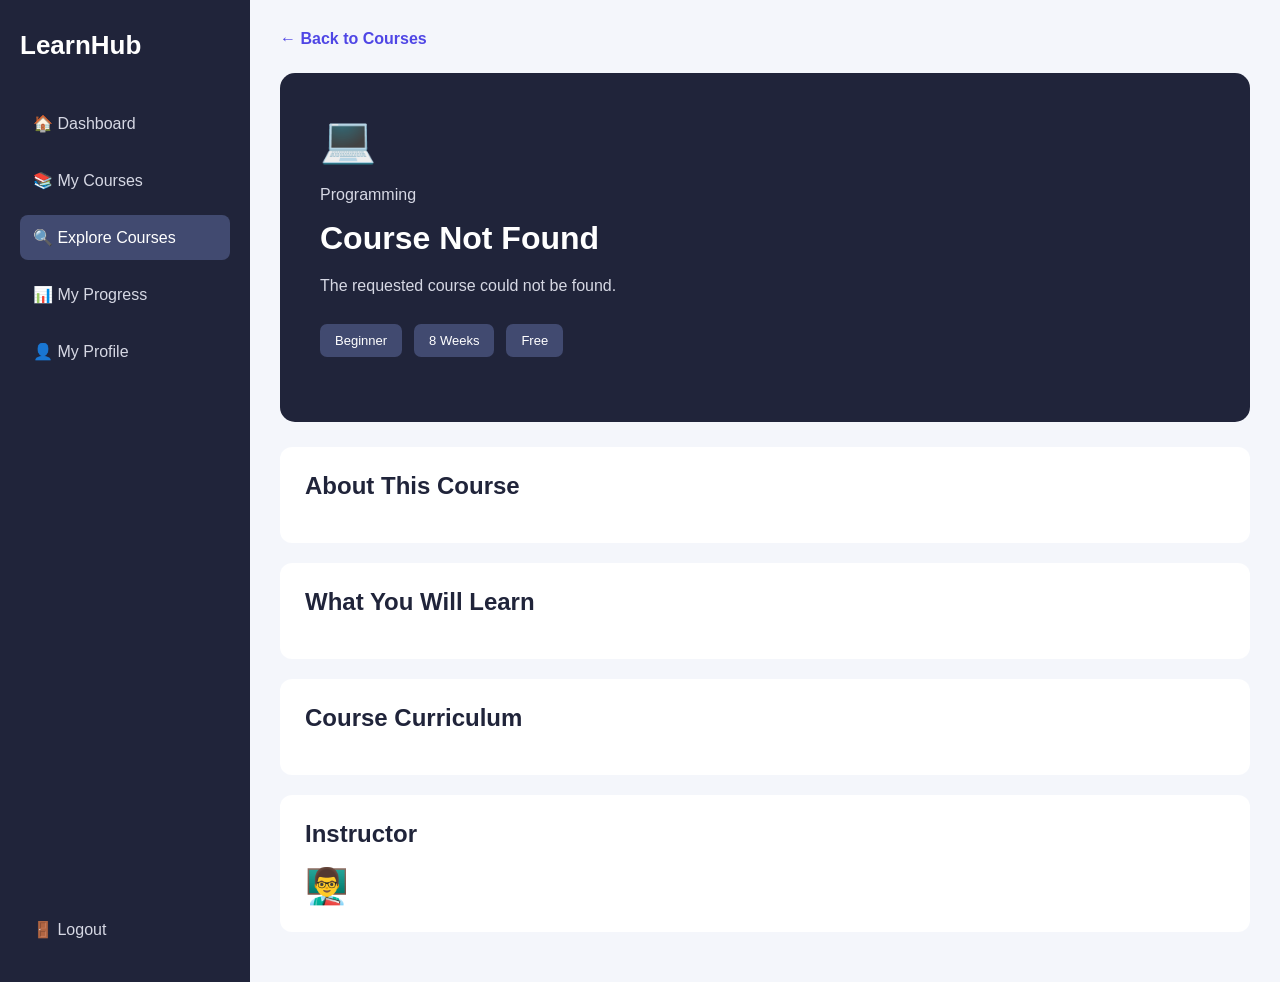
==== course-details.html @ 3390622c "Initial commit: LMS frontend project" ====
<!DOCTYPE html>
<html lang="en">

<head>
    <meta charset="UTF-8">
    <meta name="viewport" content="width=device-width, initial-scale=1.0">

    <title>LMS | Course Details</title>

    <link rel="stylesheet" href="css/style.css">
</head>

<body>

    <div class="dashboard">

        <!-- Sidebar -->
        <aside class="sidebar">

            <h2 class="logo">LearnHub</h2>

            <nav>
                <a href="index.html">🏠 Dashboard</a>
                <a href="index.html">📚 My Courses</a>
                <a href="courses.html" class="active">🔍 Explore Courses</a>
                <a href="#">📊 My Progress</a>
                <a href="#">👤 My Profile</a>
            </nav>

            <a href="#" class="logout">🚪 Logout</a>

        </aside>


        <!-- Main Content -->
        <main class="main-content">

            <a href="courses.html" class="back-link">
                ← Back to Courses
            </a>

            <!-- Course Information -->
            <section class="course-detail-hero">

                <span id="detailIcon">💻</span>

                <p id="detailCategory">Programming</p>

                <h1 id="detailTitle">Web Development</h1>

                <p id="detailDescription">
                    Learn modern web development.
                </p>

                <div class="course-meta">
                    <span id="detailLevel">Beginner</span>
                    <span id="detailDuration">8 Weeks</span>
                    <span id="detailPrice">Free</span>
                </div>

                <button id="enrollButton">
                    Enroll Now
                </button>

                <p id="enrollMessage" hidden></p>

            </section>


            <!-- Course Overview -->
            <section class="detail-section">

                <h2>About This Course</h2>

                <p id="detailAbout"></p>

            </section>


            <!-- Learning Objectives -->
            <section class="detail-section">

                <h2>What You Will Learn</h2>

                <ul id="learningObjectives"></ul>

            </section>


            <!-- Course Curriculum -->
            <section class="detail-section">

                <h2>Course Curriculum</h2>

                <div id="courseCurriculum"></div>

            </section>


            <!-- Instructor -->
            <section class="detail-section">

                <h2>Instructor</h2>

                <div class="instructor-card">

                    <span>👨‍🏫</span>

                    <div>
                        <h3 id="instructorName"></h3>
                        <p id="instructorRole"></p>
                    </div>

                </div>

            </section>

        </main>

    </div>

    <script src="js/script.js"></script>

</body>
</html>
---- css/style.css ----
/* General Settings */
* {
    margin: 0;
    padding: 0;
    box-sizing: border-box;
}

body {
    font-family: Arial, sans-serif;
    background: #f4f6fb;
    color: #20243a;
}

/* Dashboard Layout */
.dashboard {
    display: flex;
    min-height: 100vh;
}

/* Sidebar */
.sidebar {
    width: 250px;
    background: #20243a;
    color: white;
    padding: 30px 20px;
    display: flex;
    flex-direction: column;
}

.logo {
    font-size: 26px;
    margin-bottom: 40px;
}

.sidebar nav {
    display: flex;
    flex-direction: column;
    gap: 12px;
}

.sidebar a {
    color: #d6d8e4;
    text-decoration: none;
    padding: 13px;
    border-radius: 8px;
}

.sidebar a:hover,
.sidebar a.active {
    background: #414a70;
    color: white;
}

.logout {
    margin-top: auto;
}

/* Main Content */
.main-content {
    flex: 1;
    padding: 30px;
    min-width: 0;
}

/* Header */

/* Improved Header */

.header-left {
    display: flex;
    align-items: center;
    gap: 25px;
    flex-wrap: wrap;
}

.header-left input {
    width: 280px;
    padding: 12px 15px;
    border: 1px solid #e0e0e0;
    border-radius: 8px;
    outline: none;
    font-size: 14px;
}

.header-left input:focus {
    border-color: #4f46e5;
}

.student-profile {
    cursor: pointer;
}


/* Welcome Section */
.welcome {
    background: #4f46e5;
    color: white;
    padding: 30px;
    border-radius: 15px;
    margin-bottom: 25px;
}

.welcome p {
    margin-top: 12px;
    line-height: 1.6;
}

/* Statistics */
.stats {
    display: grid;
    grid-template-columns: repeat(3, 1fr);
    gap: 20px;
    margin-bottom: 35px;
}

.stat-card {
    background: white;
    padding: 25px;
    border-radius: 12px;
    box-shadow: 0 3px 12px rgba(0, 0, 0, 0.04);
}

.stat-card h3 {
    font-size: 15px;
    color: #777;
}

.stat-card h1 {
    font-size: 32px;
    margin: 15px 0;
    color: #4f46e5;
}

.stat-card p {
    font-size: 13px;
    color: #888;
}

/* Courses */
.section-heading {
    display: flex;
    justify-content: space-between;
    margin-bottom: 20px;
}

.section-heading a {
    color: #4f46e5;
    text-decoration: none;
}

.course-grid {
    display: grid;
    grid-template-columns: repeat(3, 1fr);
    gap: 20px;
}

.course-card {
    background: white;
    padding: 22px;
    border-radius: 12px;
    box-shadow: 0 3px 12px rgba(0, 0, 0, 0.04);
}

.course-icon {
    font-size: 32px;
}

.course-card h3 {
    margin: 15px 0 10px;
}

.course-card p {
    color: #777;
    font-size: 14px;
    line-height: 1.5;
}

.progress {
    height: 8px;
    background: #e8e8f0;
    border-radius: 10px;
    margin: 18px 0 8px;
    overflow: hidden;
}

.progress div {
    height: 100%;
    background: #4f46e5;
    border-radius: 10px;
}

.course-card button {
    width: 100%;
    padding: 12px;
    margin-top: 15px;
    border: none;
    border-radius: 7px;
    background: #4f46e5;
    color: white;
    cursor: pointer;
}

.course-card button:hover {
    background: #3730a3;
}

/* Responsive Design */
@media (max-width: 900px) {
    .course-grid {
        grid-template-columns: repeat(2, 1fr);
    }

    .stats {
        grid-template-columns: repeat(2, 1fr);
    }
}

@media (max-width: 600px) {
    .dashboard {
        flex-direction: column;
    }

    .sidebar {
        width: 100%;
    }

    .sidebar nav {
        flex-direction: row;
        flex-wrap: wrap;
    }

    .logout {
        margin-top: 15px;
    }

    .main-content {
        padding: 18px;
    }

    .header {
        align-items: flex-start;
        flex-direction: column;
    }

    .stats,
    .course-grid {
        grid-template-columns: 1fr;
    }
}

/* Explore Courses Page */

.course-controls {
    display: flex;
    gap: 15px;
    margin: 25px 0;
    flex-wrap: wrap;
}

.course-controls input,
.course-controls select {
    padding: 13px 15px;
    border: 1px solid #ddd;
    border-radius: 8px;
    font-size: 14px;
    background: white;
}

.course-controls input {
    flex: 1;
    min-width: 200px;
}

.course-controls select {
    min-width: 180px;
    cursor: pointer;
}

.course-controls input:focus,
.course-controls select:focus {
    outline: none;
    border-color: #4f46e5;
}

.course-level {
    display: inline-block;
    background: #eeeefe;
    color: #4f46e5 !important;
    padding: 5px 10px;
    border-radius: 5px;
    margin-top: 12px;
}

.course-price {
    display: block;
    color: #16a34a;
    margin-top: 15px;
}

.course-card .details-btn {
    margin-top: 15px;
}

#courseCount {
    color: #777;
    font-size: 14px;
}

.no-courses {
    color: #777;
    text-align: center;
    padding: 30px;
}

@media (max-width: 600px) {
    .course-controls {
        flex-direction: column;
    }

    .course-controls input,
    .course-controls select {
        width: 100%;
    }
}

/* Course Details Page */

.back-link {
    display: inline-block;
    margin-bottom: 25px;
    color: #4f46e5;
    text-decoration: none;
    font-weight: bold;
}

.course-detail-hero {
    background: #20243a;
    color: white;
    padding: 40px;
    border-radius: 15px;
    margin-bottom: 25px;
}

#detailIcon {
    font-size: 45px;
}

.course-detail-hero > p {
    margin-top: 15px;
    color: #d6d8e4;
    line-height: 1.7;
}

.course-detail-hero h1 {
    margin-top: 12px;
    font-size: 32px;
}

.course-meta {
    display: flex;
    flex-wrap: wrap;
    gap: 12px;
    margin: 25px 0;
}

.course-meta span {
    background: #414a70;
    padding: 9px 15px;
    border-radius: 7px;
    font-size: 13px;
}

#enrollButton {
    background: #4f46e5;
    color: white;
    border: none;
    padding: 14px 25px;
    border-radius: 8px;
    cursor: pointer;
    font-size: 15px;
}

#enrollButton:hover {
    background: #3730a3;
}

.detail-section {
    background: white;
    padding: 25px;
    margin-bottom: 20px;
    border-radius: 12px;
}

.detail-section h2 {
    margin-bottom: 18px;
}

.detail-section p {
    color: #777;
    line-height: 1.8;
}

#learningObjectives {
    padding-left: 22px;
    line-height: 2.2;
    color: #555;
}

#courseCurriculum {
    display: grid;
    gap: 12px;
}

.curriculum-item {
    padding: 15px;
    background: #f4f6fb;
    border-radius: 8px;
}

.instructor-card {
    display: flex;
    align-items: center;
    gap: 15px;
}

.instructor-card span {
    font-size: 35px;
}

.instructor-card p {
    margin-top: 5px;
}

#enrollMessage {
    margin-top: 15px;
    color: #86efac;
}

@media (max-width: 600px) {
    .course-detail-hero {
        padding: 25px;
    }

    .course-detail-hero h1 {
        font-size: 25px;
    }
}
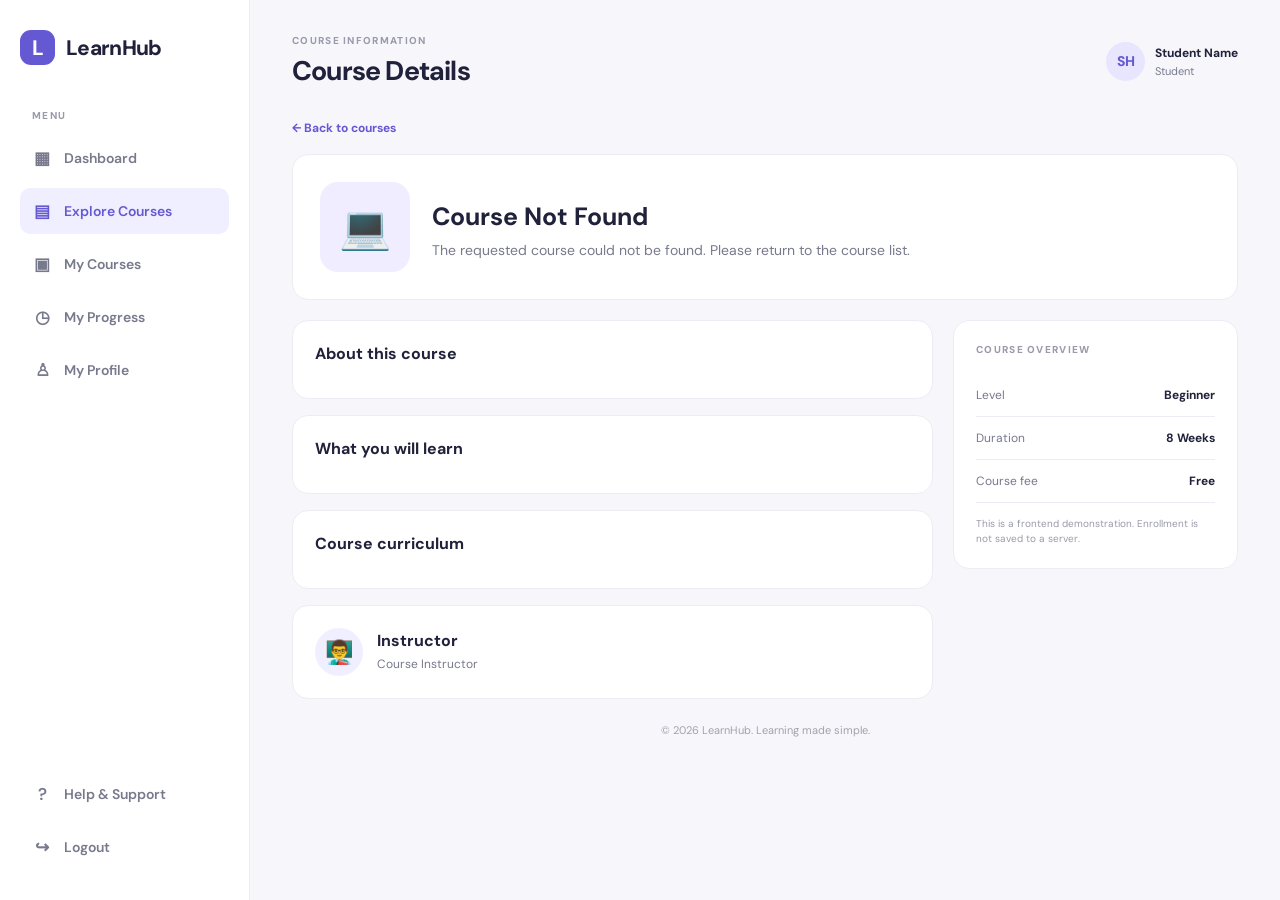
==== commit b9e43b8a: "Update LMS frontend and add README" ====
--- a/course-details.html
+++ b/course-details.html
@@ -1,126 +1,74 @@
-
 <!DOCTYPE html>
 <html lang="en">
-
 <head>
     <meta charset="UTF-8">
     <meta name="viewport" content="width=device-width, initial-scale=1.0">
+    <title>LearnHub | Course Details</title>
+    <link rel="stylesheet" href="css/style.css">
+    <script src="js/script.js" defer></script>
+</head>
+<body>
+<div class="app-layout">
+    <aside class="sidebar">
+        <a class="brand" href="index.html"><span class="brand-icon">L</span> LearnHub</a>
+        <p class="nav-label">MENU</p>
+        <nav class="sidebar-nav">
+            <a class="nav-link" href="index.html"><span>▦</span> Dashboard</a>
+            <a class="nav-link active" href="courses.html"><span>▤</span> Explore Courses</a>
+            <a class="nav-link" href="index.html#my-courses"><span>▣</span> My Courses</a>
+            <a class="nav-link" href="index.html#my-progress"><span>◷</span> My Progress</a>
+            <a class="nav-link" href="index.html#profile"><span>♙</span> My Profile</a>
+        </nav>
+        <div class="sidebar-bottom"><a class="nav-link" href="mailto:support@learnhub.example"><span>?</span> Help & Support</a><a class="nav-link" href="index.html"><span>↪</span> Logout</a></div>
+    </aside>
 
-    <title>LMS | Course Details</title>
+    <main class="main-content">
+        <header class="header">
+            <div class="header-left"><p class="eyebrow">COURSE INFORMATION</p><h1>Course Details</h1></div>
+            <div class="header-right"><div class="student-profile"><div class="avatar">SH</div><div><strong>Student Name</strong><small>Student</small></div></div></div>
+        </header>
 
-    <link rel="stylesheet" href="css/style.css">
-</head>
+        <a class="back-link" href="courses.html">← Back to courses</a>
+        <section class="detail-hero">
+            <div class="detail-icon" id="detailIcon">💻</div>
+            <div class="detail-heading">
+                <span class="tag" id="detailCategory">Programming</span>
+                <h2 id="detailTitle">Loading course...</h2>
+                <p id="detailDescription" class="muted">Please wait while course details load.</p>
+            </div>
+        </section>
 
-<body>
-
-    <div class="dashboard">
-
-        <!-- Sidebar -->
-        <aside class="sidebar">
-
-            <h2 class="logo">LearnHub</h2>
-
-            <nav>
-                <a href="index.html">🏠 Dashboard</a>
-                <a href="index.html">📚 My Courses</a>
-                <a href="courses.html" class="active">🔍 Explore Courses</a>
-                <a href="#">📊 My Progress</a>
-                <a href="#">👤 My Profile</a>
-            </nav>
-
-            <a href="#" class="logout">🚪 Logout</a>
-
-        </aside>
-
-
-        <!-- Main Content -->
-        <main class="main-content">
-
-            <a href="courses.html" class="back-link">
-                ← Back to Courses
-            </a>
-
-            <!-- Course Information -->
-            <section class="course-detail-hero">
-
-                <span id="detailIcon">💻</span>
-
-                <p id="detailCategory">Programming</p>
-
-                <h1 id="detailTitle">Web Development</h1>
-
-                <p id="detailDescription">
-                    Learn modern web development.
-                </p>
-
-                <div class="course-meta">
-                    <span id="detailLevel">Beginner</span>
-                    <span id="detailDuration">8 Weeks</span>
-                    <span id="detailPrice">Free</span>
-                </div>
-
-                <button id="enrollButton">
-                    Enroll Now
-                </button>
-
-                <p id="enrollMessage" hidden></p>
-
-            </section>
-
-
-            <!-- Course Overview -->
-            <section class="detail-section">
-
-                <h2>About This Course</h2>
-
-                <p id="detailAbout"></p>
-
-            </section>
-
-
-            <!-- Learning Objectives -->
-            <section class="detail-section">
-
-                <h2>What You Will Learn</h2>
-
-                <ul id="learningObjectives"></ul>
-
-            </section>
-
-
-            <!-- Course Curriculum -->
-            <section class="detail-section">
-
-                <h2>Course Curriculum</h2>
-
-                <div id="courseCurriculum"></div>
-
-            </section>
-
-
-            <!-- Instructor -->
-            <section class="detail-section">
-
-                <h2>Instructor</h2>
-
-                <div class="instructor-card">
-
-                    <span>👨‍🏫</span>
-
-                    <div>
-                        <h3 id="instructorName"></h3>
-                        <p id="instructorRole"></p>
-                    </div>
-
-                </div>
-
-            </section>
-
-        </main>
-
-    </div>
-
-    <script src="js/script.js"></script>
-
+        <section class="detail-layout">
+            <div class="detail-main">
+                <article class="content-panel">
+                    <h3>About this course</h3>
+                    <p id="detailAbout" class="muted"></p>
+                </article>
+                <article class="content-panel">
+                    <h3>What you will learn</h3>
+                    <ul id="learningObjectives" class="objective-list"></ul>
+                </article>
+                <article class="content-panel">
+                    <h3>Course curriculum</h3>
+                    <div id="courseCurriculum" class="curriculum-list"></div>
+                </article>
+                <article class="content-panel instructor-panel">
+                    <div class="instructor-avatar">👨‍🏫</div>
+                    <div><h3 id="instructorName">Instructor</h3><p id="instructorRole" class="muted">Course Instructor</p></div>
+                </article>
+            </div>
+            <aside class="enroll-panel">
+                <p class="eyebrow">COURSE OVERVIEW</p>
+                <div class="overview-row"><span>Level</span><strong id="detailLevel">Beginner</strong></div>
+                <div class="overview-row"><span>Duration</span><strong id="detailDuration">8 Weeks</strong></div>
+                <div class="overview-row"><span>Course fee</span><strong id="detailPrice">Free</strong></div>
+                <button class="btn btn-primary btn-full" id="enrollButton" type="button">Enroll Now</button>
+                <p id="enrollMessage" class="success-message" hidden></p>
+                <p class="small-note">This is a frontend demonstration. Enrollment is not saved to a server.</p>
+            </aside>
+        </section>
+        <footer class="site-footer">© 2026 LearnHub. Learning made simple.</footer>
+    </main>
+</div>
 </body>
 </html>
--- a/css/style.css
+++ b/css/style.css
@@ -1,449 +1,239 @@
-
-/* General Settings */
-* {
+/* =================================
+   LEARNHUB - GLOBAL STYLES
+================================= */
+@import url('https://fonts.googleapis.com/css2?family=DM+Sans:wght@400;500;600;700;800&display=swap');
+
+:root {
+    --primary: #6558d3;
+    --primary-dark: #5145bd;
+    --ink: #20213a;
+    --muted: #77798c;
+    --line: #ececf3;
+    --surface: #ffffff;
+    --background: #f7f7fb;
+    --radius: 16px;
+    --shadow: 0 8px 28px rgba(31, 32, 61, 0.06);
+}
+* { box-sizing: border-box; }
+html { scroll-behavior: smooth; }
+body {
     margin: 0;
-    padding: 0;
-    box-sizing: border-box;
-}
-
-body {
-    font-family: Arial, sans-serif;
-    background: #f4f6fb;
-    color: #20243a;
-}
-
-/* Dashboard Layout */
-.dashboard {
-    display: flex;
-    min-height: 100vh;
-}
-
-/* Sidebar */
+    font-family: 'DM Sans', Arial, sans-serif;
+    color: var(--ink);
+    background: var(--background);
+    font-size: 14px;
+}
+a { color: inherit; text-decoration: none; }
+button, input, select { font: inherit; }
+button, a { -webkit-tap-highlight-color: transparent; }
+[hidden] { display: none !important; }
+
+.app-layout { min-height: 100vh; }
 .sidebar {
     width: 250px;
-    background: #20243a;
-    color: white;
-    padding: 30px 20px;
+    position: fixed;
+    inset: 0 auto 0 0;
     display: flex;
     flex-direction: column;
-}
-
-.logo {
-    font-size: 26px;
-    margin-bottom: 40px;
-}
-
-.sidebar nav {
-    display: flex;
-    flex-direction: column;
-    gap: 12px;
-}
-
-.sidebar a {
-    color: #d6d8e4;
-    text-decoration: none;
-    padding: 13px;
-    border-radius: 8px;
-}
-
-.sidebar a:hover,
-.sidebar a.active {
-    background: #414a70;
-    color: white;
-}
-
-.logout {
-    margin-top: auto;
-}
-
-/* Main Content */
-.main-content {
-    flex: 1;
-    padding: 30px;
-    min-width: 0;
-}
-
-/* Header */
-
-/* Improved Header */
-
-.header-left {
-    display: flex;
-    align-items: center;
-    gap: 25px;
-    flex-wrap: wrap;
-}
-
-.header-left input {
-    width: 280px;
-    padding: 12px 15px;
-    border: 1px solid #e0e0e0;
-    border-radius: 8px;
-    outline: none;
-    font-size: 14px;
-}
-
-.header-left input:focus {
-    border-color: #4f46e5;
-}
-
-.student-profile {
-    cursor: pointer;
-}
-
-
-/* Welcome Section */
-.welcome {
-    background: #4f46e5;
-    color: white;
-    padding: 30px;
-    border-radius: 15px;
-    margin-bottom: 25px;
-}
-
-.welcome p {
-    margin-top: 12px;
-    line-height: 1.6;
-}
-
-/* Statistics */
-.stats {
-    display: grid;
-    grid-template-columns: repeat(3, 1fr);
-    gap: 20px;
-    margin-bottom: 35px;
-}
-
+    padding: 30px 20px;
+    background: var(--surface);
+    border-right: 1px solid var(--line);
+    z-index: 5;
+}
+.brand { display: flex; align-items: center; gap: 11px; font-size: 21px; font-weight: 800; letter-spacing: -0.7px; }
+.brand-icon {
+    display: grid; place-items: center; width: 35px; height: 35px;
+    border-radius: 11px; background: var(--primary); color: white; font-weight: 800;
+}
+.nav-label, .eyebrow { color: #999aab; font-size: 10px; font-weight: 800; letter-spacing: 1.3px; }
+.nav-label { margin: 44px 12px 13px; }
+.sidebar-nav { display: grid; gap: 7px; }
+.nav-link {
+    display: flex; align-items: center; gap: 13px; padding: 12px 13px;
+    color: #77798c; border-radius: 10px; font-weight: 600; transition: .2s;
+}
+.nav-link span { width: 18px; text-align: center; font-size: 17px; }
+.nav-link:hover, .nav-link.active { background: #f0efff; color: var(--primary); }
+.sidebar-bottom { display: grid; gap: 7px; margin-top: auto; }
+
+.main-content { margin-left: 250px; padding: 34px 42px 24px; max-width: 1600px; }
+.header {
+    display: flex; justify-content: space-between; align-items: center;
+    gap: 20px; margin-bottom: 30px;
+}
+.header-left .eyebrow { margin: 0 0 6px; }
+h1, h2, h3, p { margin-top: 0; }
+h1 { margin-bottom: 0; font-size: 27px; letter-spacing: -0.8px; }
+.header-right { display: flex; align-items: center; gap: 22px; }
+.student-profile { display: flex; align-items: center; gap: 10px; white-space: nowrap; }
+.student-profile strong, .student-profile small { display: block; }
+.student-profile strong { font-size: 12px; }
+.student-profile small { margin-top: 3px; color: var(--muted); font-size: 11px; }
+.avatar {
+    display: grid; place-items: center; width: 39px; height: 39px;
+    border-radius: 50%; background: #e8e5ff; color: var(--primary); font-weight: 800;
+}
+.search-box {
+    display: flex; align-items: center; gap: 9px; width: 245px; height: 42px;
+    padding: 0 13px; background: white; border: 1px solid var(--line); border-radius: 10px;
+    color: #999aab;
+}
+.search-box span { font-size: 22px; line-height: 1; }
+.search-box input { min-width: 0; width: 100%; border: 0; outline: 0; color: var(--ink); background: transparent; }
+.search-box:focus-within { border-color: var(--primary); box-shadow: 0 0 0 3px rgba(101,88,211,.1); }
+
+.welcome-panel {
+    position: relative; overflow: hidden; display: flex; justify-content: space-between; align-items: center;
+    min-height: 205px; padding: 32px 38px; border-radius: 20px;
+    color: white; background: linear-gradient(115deg, #5c50c8, #8978e8);
+}
+.welcome-panel .eyebrow { color: #d9d4ff; margin-bottom: 10px; }
+.welcome-panel h2 { margin-bottom: 8px; font-size: 25px; }
+.welcome-panel p:not(.eyebrow) { color: #e8e5ff; margin-bottom: 20px; }
+.welcome-art { position: absolute; right: 9%; top: -55px; color: rgba(255,255,255,.13); font-size: 240px; }
+.btn {
+    display: inline-flex; justify-content: center; align-items: center; gap: 9px;
+    min-height: 42px; padding: 0 17px; border: 0; border-radius: 9px;
+    font-weight: 700; cursor: pointer; transition: .2s;
+}
+.btn-primary { color: white; background: var(--primary); }
+.btn-primary:hover { background: var(--primary-dark); transform: translateY(-1px); }
+.btn-light { color: var(--primary); background: white; }
+.btn-light:hover { background: #f3f1ff; }
+.btn-full { width: 100%; }
+
+.stats-grid { display: grid; grid-template-columns: repeat(3, 1fr); gap: 18px; margin: 23px 0 36px; }
 .stat-card {
-    background: white;
-    padding: 25px;
-    border-radius: 12px;
-    box-shadow: 0 3px 12px rgba(0, 0, 0, 0.04);
-}
-
-.stat-card h3 {
-    font-size: 15px;
-    color: #777;
-}
-
-.stat-card h1 {
-    font-size: 32px;
-    margin: 15px 0;
-    color: #4f46e5;
-}
-
-.stat-card p {
-    font-size: 13px;
-    color: #888;
-}
-
-/* Courses */
-.section-heading {
-    display: flex;
-    justify-content: space-between;
-    margin-bottom: 20px;
-}
-
-.section-heading a {
-    color: #4f46e5;
-    text-decoration: none;
-}
-
-.course-grid {
-    display: grid;
-    grid-template-columns: repeat(3, 1fr);
-    gap: 20px;
-}
-
+    display: flex; align-items: center; gap: 15px; padding: 19px;
+    background: white; border: 1px solid var(--line); border-radius: var(--radius);
+}
+.stat-icon { display: grid; place-items: center; width: 43px; height: 43px; border-radius: 12px; font-size: 19px; font-weight: 800; }
+.stat-icon.purple { color: #6558d3; background: #efedff; }
+.stat-icon.green { color: #259b70; background: #e5f8f0; }
+.stat-icon.orange { color: #d58b32; background: #fff3e2; }
+.stat-card p { margin: 0 0 5px; color: var(--muted); font-size: 12px; }
+.stat-card h3 { margin: 0; font-size: 23px; }
+.section-block { margin-bottom: 35px; }
+.section-heading { display: flex; justify-content: space-between; align-items: end; gap: 15px; margin-bottom: 17px; }
+.section-heading .eyebrow { margin: 0 0 5px; }
+.section-heading h2 { margin: 0; font-size: 21px; }
+.text-link, .back-link { color: var(--primary); font-weight: 700; }
+.course-grid { display: grid; grid-template-columns: repeat(3, minmax(0, 1fr)); gap: 18px; }
 .course-card {
-    background: white;
-    padding: 22px;
-    border-radius: 12px;
-    box-shadow: 0 3px 12px rgba(0, 0, 0, 0.04);
-}
-
-.course-icon {
-    font-size: 32px;
-}
-
-.course-card h3 {
-    margin: 15px 0 10px;
-}
-
-.course-card p {
-    color: #777;
-    font-size: 14px;
-    line-height: 1.5;
-}
-
-.progress {
-    height: 8px;
-    background: #e8e8f0;
-    border-radius: 10px;
-    margin: 18px 0 8px;
-    overflow: hidden;
-}
-
-.progress div {
-    height: 100%;
-    background: #4f46e5;
-    border-radius: 10px;
-}
-
-.course-card button {
-    width: 100%;
-    padding: 12px;
-    margin-top: 15px;
-    border: none;
-    border-radius: 7px;
-    background: #4f46e5;
-    color: white;
-    cursor: pointer;
-}
-
-.course-card button:hover {
-    background: #3730a3;
-}
-
-/* Responsive Design */
-@media (max-width: 900px) {
-    .course-grid {
-        grid-template-columns: repeat(2, 1fr);
-    }
-
-    .stats {
-        grid-template-columns: repeat(2, 1fr);
-    }
-}
-
-@media (max-width: 600px) {
-    .dashboard {
-        flex-direction: column;
-    }
-
-    .sidebar {
-        width: 100%;
-    }
-
-    .sidebar nav {
-        flex-direction: row;
-        flex-wrap: wrap;
-    }
-
-    .logout {
-        margin-top: 15px;
-    }
-
-    .main-content {
-        padding: 18px;
-    }
-
-    .header {
-        align-items: flex-start;
-        flex-direction: column;
-    }
-
-    .stats,
-    .course-grid {
-        grid-template-columns: 1fr;
-    }
-}
-
-/* Explore Courses Page */
-
-.course-controls {
-    display: flex;
-    gap: 15px;
-    margin: 25px 0;
-    flex-wrap: wrap;
-}
-
-.course-controls input,
-.course-controls select {
-    padding: 13px 15px;
-    border: 1px solid #ddd;
-    border-radius: 8px;
-    font-size: 14px;
-    background: white;
-}
-
-.course-controls input {
-    flex: 1;
-    min-width: 200px;
-}
-
-.course-controls select {
-    min-width: 180px;
-    cursor: pointer;
-}
-
-.course-controls input:focus,
-.course-controls select:focus {
-    outline: none;
-    border-color: #4f46e5;
-}
-
-.course-level {
-    display: inline-block;
-    background: #eeeefe;
-    color: #4f46e5 !important;
-    padding: 5px 10px;
-    border-radius: 5px;
-    margin-top: 12px;
-}
-
-.course-price {
-    display: block;
-    color: #16a34a;
-    margin-top: 15px;
-}
-
-.course-card .details-btn {
-    margin-top: 15px;
-}
-
-#courseCount {
-    color: #777;
-    font-size: 14px;
-}
-
-.no-courses {
-    color: #777;
-    text-align: center;
-    padding: 30px;
-}
-
-@media (max-width: 600px) {
-    .course-controls {
-        flex-direction: column;
-    }
-
-    .course-controls input,
-    .course-controls select {
-        width: 100%;
-    }
-}
-
-/* Course Details Page */
-
-.back-link {
-    display: inline-block;
-    margin-bottom: 25px;
-    color: #4f46e5;
-    text-decoration: none;
-    font-weight: bold;
-}
-
-.course-detail-hero {
-    background: #20243a;
-    color: white;
-    padding: 40px;
-    border-radius: 15px;
-    margin-bottom: 25px;
-}
-
-#detailIcon {
-    font-size: 45px;
-}
-
-.course-detail-hero > p {
-    margin-top: 15px;
-    color: #d6d8e4;
-    line-height: 1.7;
-}
-
-.course-detail-hero h1 {
-    margin-top: 12px;
-    font-size: 32px;
-}
-
-.course-meta {
-    display: flex;
-    flex-wrap: wrap;
-    gap: 12px;
-    margin: 25px 0;
-}
-
-.course-meta span {
-    background: #414a70;
-    padding: 9px 15px;
-    border-radius: 7px;
-    font-size: 13px;
-}
-
-#enrollButton {
-    background: #4f46e5;
-    color: white;
-    border: none;
-    padding: 14px 25px;
-    border-radius: 8px;
-    cursor: pointer;
-    font-size: 15px;
-}
-
-#enrollButton:hover {
-    background: #3730a3;
-}
-
-.detail-section {
-    background: white;
-    padding: 25px;
-    margin-bottom: 20px;
-    border-radius: 12px;
-}
-
-.detail-section h2 {
-    margin-bottom: 18px;
-}
-
-.detail-section p {
-    color: #777;
-    line-height: 1.8;
-}
-
-#learningObjectives {
-    padding-left: 22px;
-    line-height: 2.2;
-    color: #555;
-}
-
-#courseCurriculum {
-    display: grid;
-    gap: 12px;
-}
-
-.curriculum-item {
-    padding: 15px;
-    background: #f4f6fb;
-    border-radius: 8px;
-}
-
-.instructor-card {
-    display: flex;
-    align-items: center;
-    gap: 15px;
-}
-
-.instructor-card span {
-    font-size: 35px;
-}
-
-.instructor-card p {
-    margin-top: 5px;
-}
-
-#enrollMessage {
-    margin-top: 15px;
-    color: #86efac;
-}
-
-@media (max-width: 600px) {
-    .course-detail-hero {
-        padding: 25px;
-    }
-
-    .course-detail-hero h1 {
-        font-size: 25px;
-    }
-}
-
+    overflow: hidden; background: white; border: 1px solid var(--line);
+    border-radius: var(--radius); box-shadow: var(--shadow); transition: .2s;
+}
+.course-card:hover { transform: translateY(-3px); box-shadow: 0 12px 32px rgba(31,32,61,.09); }
+.course-art { display: grid; place-items: center; height: 135px; font-size: 48px; font-weight: 800; }
+.art-blue { color: #3975cb; background: #e8f1ff; }
+.art-yellow { color: #a87919; background: #fff4d8; }
+.art-pink { color: #b45d87; background: #ffedf5; }
+.art-purple { color: #7655c7; background: #f0eaff; }
+.art-green { color: #288c69; background: #e5f8ef; }
+.art-cyan { color: #278b9d; background: #e3f8fb; }
+.course-card-body { padding: 18px; }
+.tag {
+    display: inline-block; padding: 5px 9px; border-radius: 20px;
+    color: var(--primary); background: #f0efff; font-size: 10px; font-weight: 800;
+}
+.course-card h3 { margin: 11px 0 7px; font-size: 16px; }
+.muted { color: var(--muted); line-height: 1.65; }
+.course-card .muted { min-height: 43px; margin-bottom: 16px; font-size: 12px; }
+.progress-label { display: flex; justify-content: space-between; margin: 10px 0 7px; color: var(--muted); font-size: 11px; }
+.progress-label strong { color: var(--ink); }
+.progress-track, .overall-progress { height: 7px; overflow: hidden; border-radius: 20px; background: #eeeeF5; }
+.progress-track span, .overall-progress span { display: block; height: 100%; border-radius: inherit; background: var(--primary); }
+.dashboard-grid .btn { margin-top: 17px; }
+.progress-panel, .content-panel, .enroll-panel {
+    padding: 22px; background: white; border: 1px solid var(--line); border-radius: var(--radius);
+}
+.progress-panel .muted { margin-bottom: 15px; }
+.overall-progress { height: 9px; }
+.site-footer { padding: 24px 0 5px; color: #a0a1af; font-size: 11px; text-align: center; }
+
+/* EXPLORE COURSES */
+.page-intro { margin: 4px 0 22px; }
+.page-intro h2 { margin-bottom: 5px; font-size: 21px; }
+.page-intro p { margin-bottom: 0; }
+.filter-panel {
+    display: flex; align-items: end; gap: 15px; padding: 17px;
+    background: white; border: 1px solid var(--line); border-radius: var(--radius);
+}
+.filter-search { flex: 1; width: auto; }
+.select-label { display: grid; gap: 7px; color: var(--muted); font-size: 11px; font-weight: 700; }
+.select-label select {
+    min-width: 180px; height: 42px; padding: 0 12px; color: var(--ink);
+    background: white; border: 1px solid var(--line); border-radius: 9px; outline: 0;
+}
+.select-label select:focus { border-color: var(--primary); }
+.results-heading { display: flex; justify-content: space-between; align-items: center; margin: 27px 0 15px; }
+.results-heading h3 { margin: 0; font-size: 16px; }
+.results-heading span { font-size: 12px; }
+.card-meta { display: flex; justify-content: space-between; gap: 6px; margin: 15px 0; color: var(--muted); font-size: 10px; }
+.empty-state { padding: 35px; color: var(--muted); text-align: center; background: white; border-radius: var(--radius); }
+
+/* COURSE DETAILS */
+.back-link { display: inline-block; margin: 0 0 18px; font-size: 12px; }
+.detail-hero {
+    display: flex; align-items: center; gap: 22px; padding: 27px;
+    background: white; border: 1px solid var(--line); border-radius: var(--radius);
+}
+.detail-icon { display: grid; place-items: center; flex: 0 0 90px; height: 90px; border-radius: 18px; background: #efedff; font-size: 42px; }
+.detail-heading h2 { margin: 9px 0 6px; font-size: 25px; }
+.detail-heading p { margin: 0; }
+.detail-layout { display: grid; grid-template-columns: minmax(0, 1fr) 285px; gap: 20px; margin-top: 20px; align-items: start; }
+.detail-main { display: grid; gap: 16px; }
+.content-panel h3 { margin-bottom: 12px; font-size: 16px; }
+.content-panel p { margin-bottom: 0; }
+.objective-list { display: grid; gap: 10px; margin: 0; padding-left: 20px; color: var(--muted); line-height: 1.5; }
+.objective-list li::marker { color: var(--primary); }
+.curriculum-list { display: grid; gap: 9px; }
+.curriculum-item { padding: 12px 14px; color: #55566a; background: #f8f8fc; border: 1px solid var(--line); border-radius: 9px; }
+.instructor-panel { display: flex; align-items: center; gap: 14px; }
+.instructor-panel h3 { margin: 0 0 4px; }
+.instructor-panel p { margin: 0; font-size: 12px; }
+.instructor-avatar { display: grid; place-items: center; width: 48px; height: 48px; border-radius: 50%; background: #f0efff; font-size: 23px; }
+.enroll-panel { position: sticky; top: 20px; }
+.enroll-panel .eyebrow { margin-bottom: 18px; }
+.overview-row { display: flex; justify-content: space-between; gap: 10px; padding: 13px 0; border-bottom: 1px solid var(--line); color: var(--muted); font-size: 12px; }
+.overview-row strong { color: var(--ink); }
+.enroll-panel .btn { margin-top: 20px; }
+.success-message { margin: 12px 0 0; color: #20845f; font-size: 12px; line-height: 1.5; }
+.small-note { margin: 13px 0 0; color: #999aab; font-size: 10px; line-height: 1.5; }
+
+@media (max-width: 1100px) {
+    .main-content { padding: 28px 25px; }
+    .sidebar { width: 220px; }
+    .main-content { margin-left: 220px; }
+    .course-grid { grid-template-columns: repeat(2, minmax(0, 1fr)); }
+}
+@media (max-width: 760px) {
+    .sidebar { position: static; width: auto; padding: 15px 18px; border-right: 0; border-bottom: 1px solid var(--line); }
+    .nav-label, .sidebar-bottom { display: none; }
+    .sidebar-nav { display: flex; overflow-x: auto; margin-top: 14px; }
+    .nav-link { flex: 0 0 auto; padding: 9px 11px; font-size: 11px; }
+    .main-content { margin-left: 0; padding: 23px 17px; }
+    .header { align-items: flex-start; flex-direction: column; margin-bottom: 22px; }
+    .header-right { width: 100%; justify-content: space-between; }
+    .search-box { width: 100%; }
+    .stats-grid { gap: 10px; }
+    .stat-card { align-items: flex-start; flex-direction: column; padding: 13px; }
+    .stat-card p { font-size: 10px; }
+    .stat-card h3 { font-size: 20px; }
+    .welcome-panel { padding: 25px; }
+    .welcome-art { right: -15px; font-size: 160px; }
+    .detail-layout { grid-template-columns: 1fr; }
+    .enroll-panel { position: static; }
+}
+@media (max-width: 520px) {
+    h1 { font-size: 23px; }
+    .course-grid { grid-template-columns: 1fr; }
+    .stats-grid { grid-template-columns: 1fr; }
+    .stat-card { flex-direction: row; align-items: center; }
+    .filter-panel { align-items: stretch; flex-direction: column; }
+    .select-label select { width: 100%; }
+    .section-heading { align-items: flex-start; flex-direction: column; }
+    .detail-hero { align-items: flex-start; flex-direction: column; padding: 20px; }
+    .detail-heading h2 { font-size: 21px; }
+    .student-profile { align-self: flex-end; }
+}
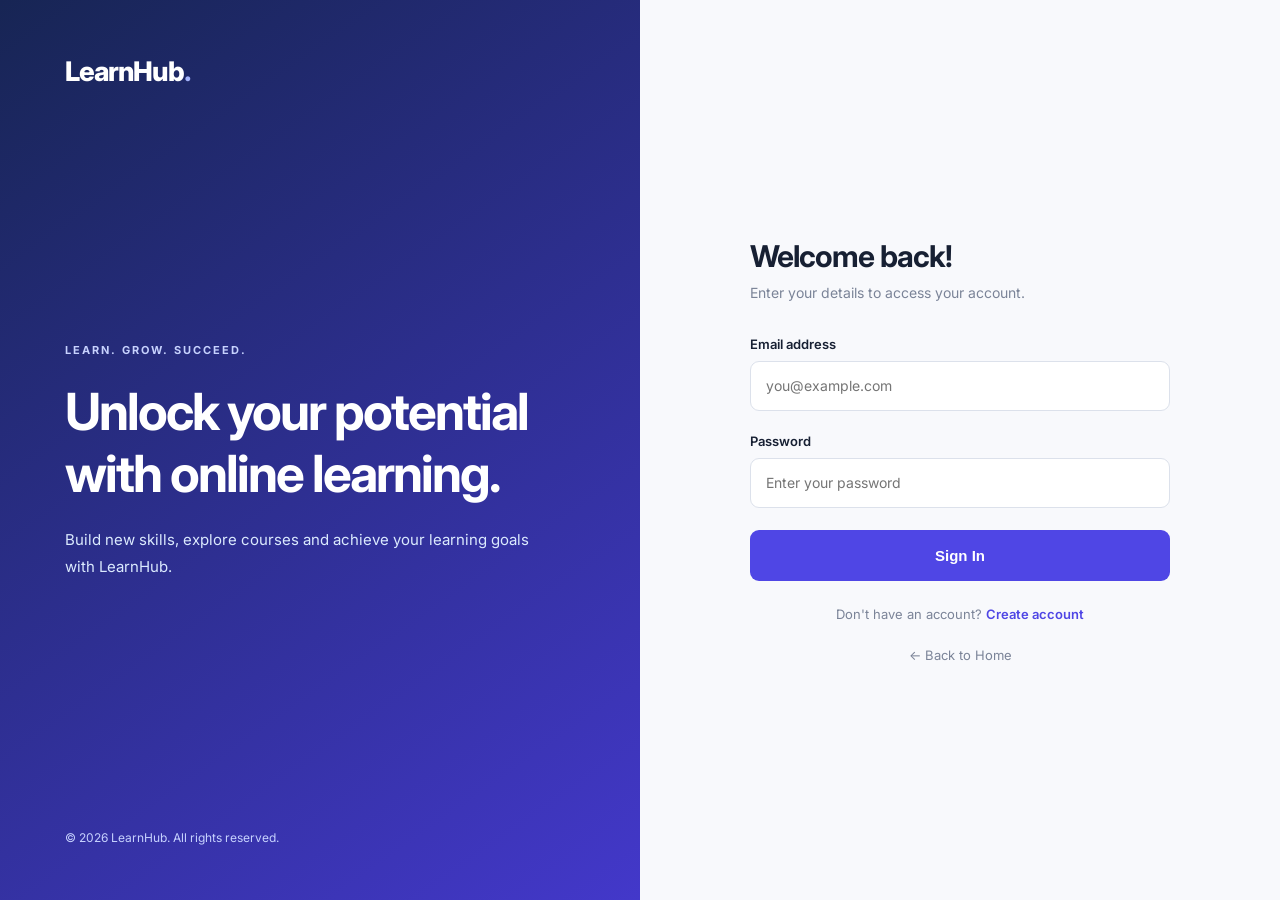
==== commit c3cbf72b: "Add updates" ====
--- a/course-details.html
+++ b/course-details.html
@@ -1,4 +1,4 @@
-<!DOCTYPE html>
+<!-- <!DOCTYPE html>
 <html lang="en">
 <head>
     <meta charset="UTF-8">
@@ -71,4 +71,330 @@
     </main>
 </div>
 </body>
+</html> -->
+
+
+<!DOCTYPE html>
+<html lang="en">
+
+<head>
+    <meta charset="UTF-8">
+    <meta name="viewport" content="width=device-width, initial-scale=1.0">
+
+    <title>LearnHub | Course Details</title>
+
+    <link rel="stylesheet" href="css/style.css">
+
+    <script src="js/script.js" defer></script>
+</head>
+
+<body>
+
+    <div class="app-layout">
+
+        <!-- SIDEBAR -->
+        <aside class="sidebar">
+
+            <a class="brand" href="index.html">
+                <span class="brand-icon">L</span>
+                LearnHub
+            </a>
+
+            <p class="nav-label">MENU</p>
+
+            <nav class="sidebar-nav">
+
+                <a class="nav-link" href="index.html">
+                    <span>▦</span>
+                    Dashboard
+                </a>
+
+                <a class="nav-link active" href="courses.html">
+                    <span>▤</span>
+                    Explore Courses
+                </a>
+
+                <a class="nav-link" href="my-courses.html">
+                    <span>▣</span>
+                    My Courses
+                </a>
+
+                <a class="nav-link" href="profile.html">
+                    <span>♙</span>
+                    My Profile
+                </a>
+
+            </nav>
+
+            <div class="sidebar-bottom">
+
+                <a class="nav-link" href="mailto:support@learnhub.example">
+                    <span>?</span>
+                    Help & Support
+                </a>
+
+                <button
+                    type="button"
+                    class="nav-link"
+                    id="sidebarLogout">
+                    <span>↪</span>
+                    Logout
+                </button>
+
+            </div>
+
+        </aside>
+
+
+        <!-- MAIN CONTENT -->
+        <main class="main-content">
+
+            <!-- HEADER -->
+            <header class="header">
+
+                <div class="header-left">
+
+                    <p class="eyebrow">COURSE INFORMATION</p>
+
+                    <h1>Course Details</h1>
+
+                </div>
+
+                <div class="header-right">
+
+                    <div class="student-profile">
+
+                        <div class="avatar" id="studentAvatar">
+                            ST
+                        </div>
+
+                        <div>
+                            <strong id="headerStudentName">
+                                Student Name
+                            </strong>
+
+                            <small>Student</small>
+                        </div>
+
+                    </div>
+
+                </div>
+
+            </header>
+
+
+            <!-- BACK LINK -->
+            <a class="back-link" href="courses.html">
+                ← Back to courses
+            </a>
+
+
+            <!-- COURSE HERO -->
+            <section class="detail-hero">
+
+                <div class="detail-icon" id="detailIcon">
+                    💻
+                </div>
+
+                <div class="detail-heading">
+
+                    <span class="tag" id="detailCategory">
+                        Programming
+                    </span>
+
+                    <h2 id="detailTitle">
+                        Loading course...
+                    </h2>
+
+                    <p id="detailDescription" class="muted">
+                        Please wait while course details load.
+                    </p>
+
+                </div>
+
+            </section>
+
+
+            <!-- COURSE DETAILS LAYOUT -->
+            <section class="detail-layout">
+
+                <!-- LEFT SIDE -->
+                <div class="detail-main">
+
+
+                    <!-- ABOUT COURSE -->
+                    <article class="content-panel">
+
+                        <h3>About this course</h3>
+
+                        <p id="detailAbout" class="muted">
+                        </p>
+
+                    </article>
+
+
+                    <!-- LEARNING OBJECTIVES -->
+                    <article class="content-panel">
+
+                        <h3>What you will learn</h3>
+
+                        <ul
+                            id="learningObjectives"
+                            class="objective-list">
+                        </ul>
+
+                    </article>
+
+
+                    <!-- COURSE CURRICULUM -->
+                    <article class="content-panel">
+
+                        <div class="section-heading">
+
+                            <div>
+                                <h3>Course Curriculum</h3>
+
+                                <p class="muted">
+                                    Complete lessons to improve your course progress.
+                                </p>
+                            </div>
+
+                        </div>
+
+                        <!-- LESSONS WILL LOAD USING JAVASCRIPT -->
+                        <div
+                            id="courseCurriculum"
+                            class="curriculum-list">
+                        </div>
+
+                        <p
+                            id="lessonProgressMessage"
+                            class="success-message"
+                            aria-live="polite">
+                        </p>
+
+                    </article>
+
+
+                    <!-- INSTRUCTOR -->
+                    <article class="content-panel instructor-panel">
+
+                        <div class="instructor-avatar">
+                            👨‍🏫
+                        </div>
+
+                        <div>
+
+                            <h3 id="instructorName">
+                                Instructor
+                            </h3>
+
+                            <p
+                                id="instructorRole"
+                                class="muted">
+                                Course Instructor
+                            </p>
+
+                        </div>
+
+                    </article>
+
+                </div>
+
+
+                <!-- RIGHT SIDE: COURSE OVERVIEW -->
+                <aside class="enroll-panel">
+
+                    <p class="eyebrow">
+                        COURSE OVERVIEW
+                    </p>
+
+
+                    <div class="overview-row">
+
+                        <span>Level</span>
+
+                        <strong id="detailLevel">
+                            Beginner
+                        </strong>
+
+                    </div>
+
+
+                    <div class="overview-row">
+
+                        <span>Duration</span>
+
+                        <strong id="detailDuration">
+                            8 Weeks
+                        </strong>
+
+                    </div>
+
+
+                    <div class="overview-row">
+
+                        <span>Course Fee</span>
+
+                        <strong id="detailPrice">
+                            Free
+                        </strong>
+
+                    </div>
+
+
+                    <div class="overview-row">
+
+                        <span>Category</span>
+
+                        <strong id="overviewCategory">
+                            Programming
+                        </strong>
+
+                    </div>
+
+
+                    <!-- ENROLL BUTTON -->
+                    <button
+                        class="btn btn-primary btn-full"
+                        id="enrollButton"
+                        type="button">
+
+                        Enroll Now
+
+                    </button>
+
+
+                    <!-- ENROLLMENT MESSAGE -->
+                    <p
+                        id="enrollMessage"
+                        class="success-message"
+                        aria-live="polite"
+                        hidden>
+                    </p>
+
+
+                    <p class="small-note">
+                        This is a frontend demonstration.
+                        Enrollment and progress are saved in your browser.
+                    </p>
+
+                </aside>
+
+            </section>
+
+
+            <!-- FOOTER -->
+            <footer class="site-footer">
+
+                © 2026 LearnHub. Learning made simple.
+
+            </footer>
+
+        </main>
+
+    </div>
+
+</body>
+
 </html>
--- a/css/style.css
+++ b/css/style.css
@@ -1,6 +1,7 @@
 /* =================================
    LEARNHUB - GLOBAL STYLES
 ================================= */
+
 @import url('https://fonts.googleapis.com/css2?family=DM+Sans:wght@400;500;600;700;800&display=swap');
 
 :root {
@@ -14,8 +15,15 @@
     --radius: 16px;
     --shadow: 0 8px 28px rgba(31, 32, 61, 0.06);
 }
-* { box-sizing: border-box; }
-html { scroll-behavior: smooth; }
+
+* {
+    box-sizing: border-box;
+}
+
+html {
+    scroll-behavior: smooth;
+}
+
 body {
     margin: 0;
     font-family: 'DM Sans', Arial, sans-serif;
@@ -23,12 +31,35 @@
     background: var(--background);
     font-size: 14px;
 }
-a { color: inherit; text-decoration: none; }
-button, input, select { font: inherit; }
-button, a { -webkit-tap-highlight-color: transparent; }
-[hidden] { display: none !important; }
-
-.app-layout { min-height: 100vh; }
+
+a {
+    color: inherit;
+    text-decoration: none;
+}
+
+button,
+input,
+select {
+    font: inherit;
+}
+
+button,
+a {
+    -webkit-tap-highlight-color: transparent;
+}
+
+[hidden] {
+    display: none !important;
+}
+
+.app-layout {
+    min-height: 100vh;
+}
+
+/* =================================
+   SIDEBAR
+================================= */
+
 .sidebar {
     width: 250px;
     position: fixed;
@@ -40,200 +71,980 @@
     border-right: 1px solid var(--line);
     z-index: 5;
 }
-.brand { display: flex; align-items: center; gap: 11px; font-size: 21px; font-weight: 800; letter-spacing: -0.7px; }
+
+.brand {
+    display: flex;
+    align-items: center;
+    gap: 11px;
+    font-size: 21px;
+    font-weight: 800;
+    letter-spacing: -0.7px;
+}
+
 .brand-icon {
-    display: grid; place-items: center; width: 35px; height: 35px;
-    border-radius: 11px; background: var(--primary); color: white; font-weight: 800;
-}
-.nav-label, .eyebrow { color: #999aab; font-size: 10px; font-weight: 800; letter-spacing: 1.3px; }
-.nav-label { margin: 44px 12px 13px; }
-.sidebar-nav { display: grid; gap: 7px; }
+    display: grid;
+    place-items: center;
+    width: 35px;
+    height: 35px;
+    border-radius: 11px;
+    background: var(--primary);
+    color: white;
+    font-weight: 800;
+}
+
+.nav-label,
+.eyebrow {
+    color: #999aab;
+    font-size: 10px;
+    font-weight: 800;
+    letter-spacing: 1.3px;
+}
+
+.nav-label {
+    margin: 44px 12px 13px;
+}
+
+.sidebar-nav {
+    display: grid;
+    gap: 7px;
+}
+
 .nav-link {
-    display: flex; align-items: center; gap: 13px; padding: 12px 13px;
-    color: #77798c; border-radius: 10px; font-weight: 600; transition: .2s;
-}
-.nav-link span { width: 18px; text-align: center; font-size: 17px; }
-.nav-link:hover, .nav-link.active { background: #f0efff; color: var(--primary); }
-.sidebar-bottom { display: grid; gap: 7px; margin-top: auto; }
-
-.main-content { margin-left: 250px; padding: 34px 42px 24px; max-width: 1600px; }
+    display: flex;
+    align-items: center;
+    gap: 13px;
+    padding: 12px 13px;
+    color: #77798c;
+    border-radius: 10px;
+    font-weight: 600;
+    transition: .2s;
+}
+
+.nav-link span {
+    width: 18px;
+    text-align: center;
+    font-size: 17px;
+}
+
+.nav-link:hover,
+.nav-link.active {
+    background: #f0efff;
+    color: var(--primary);
+}
+
+.sidebar-bottom {
+    display: grid;
+    gap: 7px;
+    margin-top: auto;
+}
+
+/* =================================
+   MAIN CONTENT AND HEADER
+================================= */
+
+.main-content {
+    margin-left: 250px;
+    padding: 34px 42px 24px;
+    max-width: 1600px;
+}
+
 .header {
-    display: flex; justify-content: space-between; align-items: center;
-    gap: 20px; margin-bottom: 30px;
-}
-.header-left .eyebrow { margin: 0 0 6px; }
-h1, h2, h3, p { margin-top: 0; }
-h1 { margin-bottom: 0; font-size: 27px; letter-spacing: -0.8px; }
-.header-right { display: flex; align-items: center; gap: 22px; }
-.student-profile { display: flex; align-items: center; gap: 10px; white-space: nowrap; }
-.student-profile strong, .student-profile small { display: block; }
-.student-profile strong { font-size: 12px; }
-.student-profile small { margin-top: 3px; color: var(--muted); font-size: 11px; }
+    display: flex;
+    justify-content: space-between;
+    align-items: center;
+    gap: 20px;
+    margin-bottom: 30px;
+}
+
+.header-left .eyebrow {
+    margin: 0 0 6px;
+}
+
+h1,
+h2,
+h3,
+p {
+    margin-top: 0;
+}
+
+h1 {
+    margin-bottom: 0;
+    font-size: 27px;
+    letter-spacing: -0.8px;
+}
+
+.header-right {
+    display: flex;
+    align-items: center;
+    gap: 22px;
+}
+
+.student-profile {
+    display: flex;
+    align-items: center;
+    gap: 10px;
+    white-space: nowrap;
+}
+
+.student-profile strong,
+.student-profile small {
+    display: block;
+}
+
+.student-profile strong {
+    font-size: 12px;
+}
+
+.student-profile small {
+    margin-top: 3px;
+    color: var(--muted);
+    font-size: 11px;
+}
+
 .avatar {
-    display: grid; place-items: center; width: 39px; height: 39px;
-    border-radius: 50%; background: #e8e5ff; color: var(--primary); font-weight: 800;
-}
+    display: grid;
+    place-items: center;
+    width: 39px;
+    height: 39px;
+    border-radius: 50%;
+    background: #e8e5ff;
+    color: var(--primary);
+    font-weight: 800;
+}
+
 .search-box {
-    display: flex; align-items: center; gap: 9px; width: 245px; height: 42px;
-    padding: 0 13px; background: white; border: 1px solid var(--line); border-radius: 10px;
+    display: flex;
+    align-items: center;
+    gap: 9px;
+    width: 245px;
+    height: 42px;
+    padding: 0 13px;
+    background: white;
+    border: 1px solid var(--line);
+    border-radius: 10px;
     color: #999aab;
 }
-.search-box span { font-size: 22px; line-height: 1; }
-.search-box input { min-width: 0; width: 100%; border: 0; outline: 0; color: var(--ink); background: transparent; }
-.search-box:focus-within { border-color: var(--primary); box-shadow: 0 0 0 3px rgba(101,88,211,.1); }
+
+.search-box span {
+    font-size: 22px;
+    line-height: 1;
+}
+
+.search-box input {
+    min-width: 0;
+    width: 100%;
+    border: 0;
+    outline: 0;
+    color: var(--ink);
+    background: transparent;
+}
+
+.search-box:focus-within {
+    border-color: var(--primary);
+    box-shadow: 0 0 0 3px rgba(101, 88, 211, .1);
+}
+
+/* =================================
+   WELCOME PANEL
+================================= */
 
 .welcome-panel {
-    position: relative; overflow: hidden; display: flex; justify-content: space-between; align-items: center;
-    min-height: 205px; padding: 32px 38px; border-radius: 20px;
-    color: white; background: linear-gradient(115deg, #5c50c8, #8978e8);
-}
-.welcome-panel .eyebrow { color: #d9d4ff; margin-bottom: 10px; }
-.welcome-panel h2 { margin-bottom: 8px; font-size: 25px; }
-.welcome-panel p:not(.eyebrow) { color: #e8e5ff; margin-bottom: 20px; }
-.welcome-art { position: absolute; right: 9%; top: -55px; color: rgba(255,255,255,.13); font-size: 240px; }
+    position: relative;
+    overflow: hidden;
+    display: flex;
+    justify-content: space-between;
+    align-items: center;
+    min-height: 205px;
+    padding: 32px 38px;
+    border-radius: 20px;
+    color: white;
+    background: linear-gradient(115deg, #5c50c8, #8978e8);
+}
+
+.welcome-panel .eyebrow {
+    color: #d9d4ff;
+    margin-bottom: 10px;
+}
+
+.welcome-panel h2 {
+    margin-bottom: 8px;
+    font-size: 25px;
+}
+
+.welcome-panel p:not(.eyebrow) {
+    color: #e8e5ff;
+    margin-bottom: 20px;
+}
+
+.welcome-art {
+    position: absolute;
+    right: 9%;
+    top: -55px;
+    color: rgba(255, 255, 255, .13);
+    font-size: 240px;
+}
+
+/* =================================
+   BUTTONS
+================================= */
+
 .btn {
-    display: inline-flex; justify-content: center; align-items: center; gap: 9px;
-    min-height: 42px; padding: 0 17px; border: 0; border-radius: 9px;
-    font-weight: 700; cursor: pointer; transition: .2s;
-}
-.btn-primary { color: white; background: var(--primary); }
-.btn-primary:hover { background: var(--primary-dark); transform: translateY(-1px); }
-.btn-light { color: var(--primary); background: white; }
-.btn-light:hover { background: #f3f1ff; }
-.btn-full { width: 100%; }
-
-.stats-grid { display: grid; grid-template-columns: repeat(3, 1fr); gap: 18px; margin: 23px 0 36px; }
+    display: inline-flex;
+    justify-content: center;
+    align-items: center;
+    gap: 9px;
+    min-height: 42px;
+    padding: 0 17px;
+    border: 0;
+    border-radius: 9px;
+    font-weight: 700;
+    cursor: pointer;
+    transition: .2s;
+}
+
+.btn-primary {
+    color: white;
+    background: var(--primary);
+}
+
+.btn-primary:hover {
+    background: var(--primary-dark);
+    transform: translateY(-1px);
+}
+
+.btn-light {
+    color: var(--primary);
+    background: white;
+}
+
+.btn-light:hover {
+    background: #f3f1ff;
+}
+
+.btn-full {
+    width: 100%;
+}
+
+.btn:disabled {
+    opacity: .65;
+    cursor: not-allowed;
+    transform: none;
+}
+
+/* =================================
+   DASHBOARD STATISTICS
+================================= */
+
+.stats-grid {
+    display: grid;
+    grid-template-columns: repeat(3, 1fr);
+    gap: 18px;
+    margin: 23px 0 36px;
+}
+
 .stat-card {
-    display: flex; align-items: center; gap: 15px; padding: 19px;
-    background: white; border: 1px solid var(--line); border-radius: var(--radius);
-}
-.stat-icon { display: grid; place-items: center; width: 43px; height: 43px; border-radius: 12px; font-size: 19px; font-weight: 800; }
-.stat-icon.purple { color: #6558d3; background: #efedff; }
-.stat-icon.green { color: #259b70; background: #e5f8f0; }
-.stat-icon.orange { color: #d58b32; background: #fff3e2; }
-.stat-card p { margin: 0 0 5px; color: var(--muted); font-size: 12px; }
-.stat-card h3 { margin: 0; font-size: 23px; }
-.section-block { margin-bottom: 35px; }
-.section-heading { display: flex; justify-content: space-between; align-items: end; gap: 15px; margin-bottom: 17px; }
-.section-heading .eyebrow { margin: 0 0 5px; }
-.section-heading h2 { margin: 0; font-size: 21px; }
-.text-link, .back-link { color: var(--primary); font-weight: 700; }
-.course-grid { display: grid; grid-template-columns: repeat(3, minmax(0, 1fr)); gap: 18px; }
+    display: flex;
+    align-items: center;
+    gap: 15px;
+    padding: 19px;
+    background: white;
+    border: 1px solid var(--line);
+    border-radius: var(--radius);
+}
+
+.stat-icon {
+    display: grid;
+    place-items: center;
+    width: 43px;
+    height: 43px;
+    border-radius: 12px;
+    font-size: 19px;
+    font-weight: 800;
+}
+
+.stat-icon.purple {
+    color: #6558d3;
+    background: #efedff;
+}
+
+.stat-icon.green {
+    color: #259b70;
+    background: #e5f8f0;
+}
+
+.stat-icon.orange {
+    color: #d58b32;
+    background: #fff3e2;
+}
+
+.stat-card p {
+    margin: 0 0 5px;
+    color: var(--muted);
+    font-size: 12px;
+}
+
+.stat-card h3 {
+    margin: 0;
+    font-size: 23px;
+}
+
+/* =================================
+   SECTIONS
+================================= */
+
+.section-block {
+    margin-bottom: 35px;
+}
+
+.section-heading {
+    display: flex;
+    justify-content: space-between;
+    align-items: end;
+    gap: 15px;
+    margin-bottom: 17px;
+}
+
+.section-heading .eyebrow {
+    margin: 0 0 5px;
+}
+
+.section-heading h2 {
+    margin: 0;
+    font-size: 21px;
+}
+
+.text-link,
+.back-link {
+    color: var(--primary);
+    font-weight: 700;
+}
+
+/* =================================
+   COURSE CARDS
+================================= */
+
+.course-grid {
+    display: grid;
+    grid-template-columns: repeat(3, minmax(0, 1fr));
+    gap: 18px;
+}
+
 .course-card {
-    overflow: hidden; background: white; border: 1px solid var(--line);
-    border-radius: var(--radius); box-shadow: var(--shadow); transition: .2s;
-}
-.course-card:hover { transform: translateY(-3px); box-shadow: 0 12px 32px rgba(31,32,61,.09); }
-.course-art { display: grid; place-items: center; height: 135px; font-size: 48px; font-weight: 800; }
-.art-blue { color: #3975cb; background: #e8f1ff; }
-.art-yellow { color: #a87919; background: #fff4d8; }
-.art-pink { color: #b45d87; background: #ffedf5; }
-.art-purple { color: #7655c7; background: #f0eaff; }
-.art-green { color: #288c69; background: #e5f8ef; }
-.art-cyan { color: #278b9d; background: #e3f8fb; }
-.course-card-body { padding: 18px; }
+    overflow: hidden;
+    background: white;
+    border: 1px solid var(--line);
+    border-radius: var(--radius);
+    box-shadow: var(--shadow);
+    transition: .2s;
+}
+
+.course-card:hover {
+    transform: translateY(-3px);
+    box-shadow: 0 12px 32px rgba(31, 32, 61, .09);
+}
+
+.course-art {
+    display: grid;
+    place-items: center;
+    height: 135px;
+    font-size: 48px;
+    font-weight: 800;
+}
+
+.art-blue {
+    color: #3975cb;
+    background: #e8f1ff;
+}
+
+.art-yellow {
+    color: #a87919;
+    background: #fff4d8;
+}
+
+.art-pink {
+    color: #b45d87;
+    background: #ffedf5;
+}
+
+.art-purple {
+    color: #7655c7;
+    background: #f0eaff;
+}
+
+.art-green {
+    color: #288c69;
+    background: #e5f8ef;
+}
+
+.art-cyan {
+    color: #278b9d;
+    background: #e3f8fb;
+}
+
+.course-card-body {
+    padding: 18px;
+}
+
 .tag {
-    display: inline-block; padding: 5px 9px; border-radius: 20px;
-    color: var(--primary); background: #f0efff; font-size: 10px; font-weight: 800;
-}
-.course-card h3 { margin: 11px 0 7px; font-size: 16px; }
-.muted { color: var(--muted); line-height: 1.65; }
-.course-card .muted { min-height: 43px; margin-bottom: 16px; font-size: 12px; }
-.progress-label { display: flex; justify-content: space-between; margin: 10px 0 7px; color: var(--muted); font-size: 11px; }
-.progress-label strong { color: var(--ink); }
-.progress-track, .overall-progress { height: 7px; overflow: hidden; border-radius: 20px; background: #eeeeF5; }
-.progress-track span, .overall-progress span { display: block; height: 100%; border-radius: inherit; background: var(--primary); }
-.dashboard-grid .btn { margin-top: 17px; }
-.progress-panel, .content-panel, .enroll-panel {
-    padding: 22px; background: white; border: 1px solid var(--line); border-radius: var(--radius);
-}
-.progress-panel .muted { margin-bottom: 15px; }
-.overall-progress { height: 9px; }
-.site-footer { padding: 24px 0 5px; color: #a0a1af; font-size: 11px; text-align: center; }
-
-/* EXPLORE COURSES */
-.page-intro { margin: 4px 0 22px; }
-.page-intro h2 { margin-bottom: 5px; font-size: 21px; }
-.page-intro p { margin-bottom: 0; }
+    display: inline-block;
+    padding: 5px 9px;
+    border-radius: 20px;
+    color: var(--primary);
+    background: #f0efff;
+    font-size: 10px;
+    font-weight: 800;
+}
+
+.course-card h3 {
+    margin: 11px 0 7px;
+    font-size: 16px;
+}
+
+.muted {
+    color: var(--muted);
+    line-height: 1.65;
+}
+
+.course-card .muted {
+    min-height: 43px;
+    margin-bottom: 16px;
+    font-size: 12px;
+}
+
+.progress-label {
+    display: flex;
+    justify-content: space-between;
+    margin: 10px 0 7px;
+    color: var(--muted);
+    font-size: 11px;
+}
+
+.progress-label strong {
+    color: var(--ink);
+}
+
+.progress-track,
+.overall-progress {
+    height: 7px;
+    overflow: hidden;
+    border-radius: 20px;
+    background: #eeeeF5;
+}
+
+.progress-track span,
+.overall-progress span {
+    display: block;
+    height: 100%;
+    border-radius: inherit;
+    background: var(--primary);
+    transition: width .3s ease;
+}
+
+.dashboard-grid .btn {
+    margin-top: 17px;
+}
+
+/* =================================
+   OVERALL PROGRESS
+================================= */
+
+.progress-panel,
+.content-panel,
+.enroll-panel {
+    padding: 22px;
+    background: white;
+    border: 1px solid var(--line);
+    border-radius: var(--radius);
+}
+
+.progress-panel .muted {
+    margin-bottom: 15px;
+}
+
+.overall-progress {
+    height: 9px;
+}
+
+.site-footer {
+    padding: 24px 0 5px;
+    color: #a0a1af;
+    font-size: 11px;
+    text-align: center;
+}
+
+/* =================================
+   EXPLORE COURSES
+================================= */
+
+.page-intro {
+    margin: 4px 0 22px;
+}
+
+.page-intro h2 {
+    margin-bottom: 5px;
+    font-size: 21px;
+}
+
+.page-intro p {
+    margin-bottom: 0;
+}
+
 .filter-panel {
-    display: flex; align-items: end; gap: 15px; padding: 17px;
-    background: white; border: 1px solid var(--line); border-radius: var(--radius);
-}
-.filter-search { flex: 1; width: auto; }
-.select-label { display: grid; gap: 7px; color: var(--muted); font-size: 11px; font-weight: 700; }
+    display: flex;
+    align-items: end;
+    gap: 15px;
+    padding: 17px;
+    background: white;
+    border: 1px solid var(--line);
+    border-radius: var(--radius);
+}
+
+.filter-search {
+    flex: 1;
+    width: auto;
+}
+
+.select-label {
+    display: grid;
+    gap: 7px;
+    color: var(--muted);
+    font-size: 11px;
+    font-weight: 700;
+}
+
 .select-label select {
-    min-width: 180px; height: 42px; padding: 0 12px; color: var(--ink);
-    background: white; border: 1px solid var(--line); border-radius: 9px; outline: 0;
-}
-.select-label select:focus { border-color: var(--primary); }
-.results-heading { display: flex; justify-content: space-between; align-items: center; margin: 27px 0 15px; }
-.results-heading h3 { margin: 0; font-size: 16px; }
-.results-heading span { font-size: 12px; }
-.card-meta { display: flex; justify-content: space-between; gap: 6px; margin: 15px 0; color: var(--muted); font-size: 10px; }
-.empty-state { padding: 35px; color: var(--muted); text-align: center; background: white; border-radius: var(--radius); }
-
-/* COURSE DETAILS */
-.back-link { display: inline-block; margin: 0 0 18px; font-size: 12px; }
+    min-width: 180px;
+    height: 42px;
+    padding: 0 12px;
+    color: var(--ink);
+    background: white;
+    border: 1px solid var(--line);
+    border-radius: 9px;
+    outline: 0;
+}
+
+.select-label select:focus {
+    border-color: var(--primary);
+}
+
+.results-heading {
+    display: flex;
+    justify-content: space-between;
+    align-items: center;
+    margin: 27px 0 15px;
+}
+
+.results-heading h3 {
+    margin: 0;
+    font-size: 16px;
+}
+
+.results-heading span {
+    font-size: 12px;
+}
+
+.card-meta {
+    display: flex;
+    justify-content: space-between;
+    gap: 6px;
+    margin: 15px 0;
+    color: var(--muted);
+    font-size: 10px;
+}
+
+.empty-state {
+    padding: 35px;
+    color: var(--muted);
+    text-align: center;
+    background: white;
+    border-radius: var(--radius);
+}
+
+/* =================================
+   COURSE DETAILS
+================================= */
+
+.back-link {
+    display: inline-block;
+    margin: 0 0 18px;
+    font-size: 12px;
+}
+
 .detail-hero {
-    display: flex; align-items: center; gap: 22px; padding: 27px;
-    background: white; border: 1px solid var(--line); border-radius: var(--radius);
-}
-.detail-icon { display: grid; place-items: center; flex: 0 0 90px; height: 90px; border-radius: 18px; background: #efedff; font-size: 42px; }
-.detail-heading h2 { margin: 9px 0 6px; font-size: 25px; }
-.detail-heading p { margin: 0; }
-.detail-layout { display: grid; grid-template-columns: minmax(0, 1fr) 285px; gap: 20px; margin-top: 20px; align-items: start; }
-.detail-main { display: grid; gap: 16px; }
-.content-panel h3 { margin-bottom: 12px; font-size: 16px; }
-.content-panel p { margin-bottom: 0; }
-.objective-list { display: grid; gap: 10px; margin: 0; padding-left: 20px; color: var(--muted); line-height: 1.5; }
-.objective-list li::marker { color: var(--primary); }
-.curriculum-list { display: grid; gap: 9px; }
-.curriculum-item { padding: 12px 14px; color: #55566a; background: #f8f8fc; border: 1px solid var(--line); border-radius: 9px; }
-.instructor-panel { display: flex; align-items: center; gap: 14px; }
-.instructor-panel h3 { margin: 0 0 4px; }
-.instructor-panel p { margin: 0; font-size: 12px; }
-.instructor-avatar { display: grid; place-items: center; width: 48px; height: 48px; border-radius: 50%; background: #f0efff; font-size: 23px; }
-.enroll-panel { position: sticky; top: 20px; }
-.enroll-panel .eyebrow { margin-bottom: 18px; }
-.overview-row { display: flex; justify-content: space-between; gap: 10px; padding: 13px 0; border-bottom: 1px solid var(--line); color: var(--muted); font-size: 12px; }
-.overview-row strong { color: var(--ink); }
-.enroll-panel .btn { margin-top: 20px; }
-.success-message { margin: 12px 0 0; color: #20845f; font-size: 12px; line-height: 1.5; }
-.small-note { margin: 13px 0 0; color: #999aab; font-size: 10px; line-height: 1.5; }
+    display: flex;
+    align-items: center;
+    gap: 22px;
+    padding: 27px;
+    background: white;
+    border: 1px solid var(--line);
+    border-radius: var(--radius);
+}
+
+.detail-icon {
+    display: grid;
+    place-items: center;
+    flex: 0 0 90px;
+    height: 90px;
+    border-radius: 18px;
+    background: #efedff;
+    font-size: 42px;
+}
+
+.detail-heading h2 {
+    margin: 9px 0 6px;
+    font-size: 25px;
+}
+
+.detail-heading p {
+    margin: 0;
+}
+
+.detail-layout {
+    display: grid;
+    grid-template-columns: minmax(0, 1fr) 285px;
+    gap: 20px;
+    margin-top: 20px;
+    align-items: start;
+}
+
+.detail-main {
+    display: grid;
+    gap: 16px;
+}
+
+.content-panel h3 {
+    margin-bottom: 12px;
+    font-size: 16px;
+}
+
+.content-panel p {
+    margin-bottom: 0;
+}
+
+.objective-list {
+    display: grid;
+    gap: 10px;
+    margin: 0;
+    padding-left: 20px;
+    color: var(--muted);
+    line-height: 1.5;
+}
+
+.objective-list li::marker {
+    color: var(--primary);
+}
+
+.curriculum-list {
+    display: grid;
+    gap: 9px;
+}
+
+.curriculum-item {
+    padding: 12px 14px;
+    color: #55566a;
+    background: #f8f8fc;
+    border: 1px solid var(--line);
+    border-radius: 9px;
+}
+
+.instructor-panel {
+    display: flex;
+    align-items: center;
+    gap: 14px;
+}
+
+.instructor-panel h3 {
+    margin: 0 0 4px;
+}
+
+.instructor-panel p {
+    margin: 0;
+    font-size: 12px;
+}
+
+.instructor-avatar {
+    display: grid;
+    place-items: center;
+    width: 48px;
+    height: 48px;
+    border-radius: 50%;
+    background: #f0efff;
+    font-size: 23px;
+}
+
+.enroll-panel {
+    position: sticky;
+    top: 20px;
+}
+
+.enroll-panel .eyebrow {
+    margin-bottom: 18px;
+}
+
+.overview-row {
+    display: flex;
+    justify-content: space-between;
+    gap: 10px;
+    padding: 13px 0;
+    border-bottom: 1px solid var(--line);
+    color: var(--muted);
+    font-size: 12px;
+}
+
+.overview-row strong {
+    color: var(--ink);
+}
+
+.enroll-panel .btn {
+    margin-top: 20px;
+}
+
+.success-message {
+    margin: 12px 0 0;
+    color: #20845f;
+    font-size: 12px;
+    line-height: 1.5;
+}
+
+.small-note {
+    margin: 13px 0 0;
+    color: #999aab;
+    font-size: 10px;
+    line-height: 1.5;
+}
+
+/* =================================
+   LESSON PROGRESS
+================================= */
+
+.lesson-row {
+    display: flex;
+    align-items: center;
+    justify-content: space-between;
+    gap: 15px;
+    padding: 15px;
+    margin-bottom: 10px;
+    border: 1px solid var(--line);
+    border-radius: 10px;
+    background: #ffffff;
+}
+
+.lesson-name {
+    font-weight: 500;
+    line-height: 1.5;
+}
+
+.lesson-complete-btn {
+    flex-shrink: 0;
+    padding: 9px 14px;
+    border: none;
+    border-radius: 7px;
+    background: #2563eb;
+    color: white;
+    cursor: pointer;
+    white-space: nowrap;
+    font-size: 13px;
+    font-weight: 600;
+    transition: .2s;
+}
+
+.lesson-complete-btn:hover:not(:disabled) {
+    background: #1d4ed8;
+}
+
+.lesson-complete-btn.completed {
+    background: #dcfce7;
+    color: #15803d;
+    cursor: default;
+}
+
+.lesson-complete-btn:disabled:not(.completed) {
+    background: #9ca3af;
+    cursor: not-allowed;
+}
+
+/* =================================
+   LOGOUT BUTTON
+================================= */
+
+.logout-btn {
+    padding: 10px 20px;
+    background: #4f46e5;
+    color: white;
+    border: none;
+    border-radius: 8px;
+    cursor: pointer;
+    font-weight: 600;
+}
+
+.logout-btn:hover {
+    background: #4338ca;
+}
+
+#studentEmail {
+    color: #7b8498;
+    font-size: 13px;
+    margin-top: 5px;
+}
+
+/* =================================
+   RESPONSIVE DESIGN
+================================= */
 
 @media (max-width: 1100px) {
-    .main-content { padding: 28px 25px; }
-    .sidebar { width: 220px; }
-    .main-content { margin-left: 220px; }
-    .course-grid { grid-template-columns: repeat(2, minmax(0, 1fr)); }
-}
+    .main-content {
+        padding: 28px 25px;
+    }
+
+    .sidebar {
+        width: 220px;
+    }
+
+    .main-content {
+        margin-left: 220px;
+    }
+
+    .course-grid {
+        grid-template-columns: repeat(2, minmax(0, 1fr));
+    }
+}
+
 @media (max-width: 760px) {
-    .sidebar { position: static; width: auto; padding: 15px 18px; border-right: 0; border-bottom: 1px solid var(--line); }
-    .nav-label, .sidebar-bottom { display: none; }
-    .sidebar-nav { display: flex; overflow-x: auto; margin-top: 14px; }
-    .nav-link { flex: 0 0 auto; padding: 9px 11px; font-size: 11px; }
-    .main-content { margin-left: 0; padding: 23px 17px; }
-    .header { align-items: flex-start; flex-direction: column; margin-bottom: 22px; }
-    .header-right { width: 100%; justify-content: space-between; }
-    .search-box { width: 100%; }
-    .stats-grid { gap: 10px; }
-    .stat-card { align-items: flex-start; flex-direction: column; padding: 13px; }
-    .stat-card p { font-size: 10px; }
-    .stat-card h3 { font-size: 20px; }
-    .welcome-panel { padding: 25px; }
-    .welcome-art { right: -15px; font-size: 160px; }
-    .detail-layout { grid-template-columns: 1fr; }
-    .enroll-panel { position: static; }
-}
+    .sidebar {
+        position: static;
+        width: auto;
+        padding: 15px 18px;
+        border-right: 0;
+        border-bottom: 1px solid var(--line);
+    }
+
+    .nav-label,
+    .sidebar-bottom {
+        display: none;
+    }
+
+    .sidebar-nav {
+        display: flex;
+        overflow-x: auto;
+        margin-top: 14px;
+    }
+
+    .nav-link {
+        flex: 0 0 auto;
+        padding: 9px 11px;
+        font-size: 11px;
+    }
+
+    .main-content {
+        margin-left: 0;
+        padding: 23px 17px;
+    }
+
+    .header {
+        align-items: flex-start;
+        flex-direction: column;
+        margin-bottom: 22px;
+    }
+
+    .header-right {
+        width: 100%;
+        justify-content: space-between;
+    }
+
+    .search-box {
+        width: 100%;
+    }
+
+    .stats-grid {
+        gap: 10px;
+    }
+
+    .stat-card {
+        align-items: flex-start;
+        flex-direction: column;
+        padding: 13px;
+    }
+
+    .stat-card p {
+        font-size: 10px;
+    }
+
+    .stat-card h3 {
+        font-size: 20px;
+    }
+
+    .welcome-panel {
+        padding: 25px;
+    }
+
+    .welcome-art {
+        right: -15px;
+        font-size: 160px;
+    }
+
+    .detail-layout {
+        grid-template-columns: 1fr;
+    }
+
+    .enroll-panel {
+        position: static;
+    }
+}
+
+@media (max-width: 600px) {
+    .lesson-row {
+        align-items: flex-start;
+        flex-direction: column;
+    }
+
+    .lesson-complete-btn {
+        width: 100%;
+    }
+}
+
 @media (max-width: 520px) {
-    h1 { font-size: 23px; }
-    .course-grid { grid-template-columns: 1fr; }
-    .stats-grid { grid-template-columns: 1fr; }
-    .stat-card { flex-direction: row; align-items: center; }
-    .filter-panel { align-items: stretch; flex-direction: column; }
-    .select-label select { width: 100%; }
-    .section-heading { align-items: flex-start; flex-direction: column; }
-    .detail-hero { align-items: flex-start; flex-direction: column; padding: 20px; }
-    .detail-heading h2 { font-size: 21px; }
-    .student-profile { align-self: flex-end; }
-}
+    h1 {
+        font-size: 23px;
+    }
+
+    .course-grid {
+        grid-template-columns: 1fr;
+    }
+
+    .stats-grid {
+        grid-template-columns: 1fr;
+    }
+
+    .stat-card {
+        flex-direction: row;
+        align-items: center;
+    }
+
+    .filter-panel {
+        align-items: stretch;
+        flex-direction: column;
+    }
+
+    .select-label select {
+        width: 100%;
+    }
+
+    .section-heading {
+        align-items: flex-start;
+        flex-direction: column;
+    }
+
+    .detail-hero {
+        align-items: flex-start;
+        flex-direction: column;
+        padding: 20px;
+    }
+
+    .detail-heading h2 {
+        font-size: 21px;
+    }
+
+    .student-profile {
+        align-self: flex-end;
+    }
+}
--- a/css/style.css
+++ b/css/style.css
@@ -1,6 +1,7 @@
 /* =================================
    LEARNHUB - GLOBAL STYLES
 ================================= */
+
 @import url('https://fonts.googleapis.com/css2?family=DM+Sans:wght@400;500;600;700;800&display=swap');
 
 :root {
@@ -14,8 +15,15 @@
     --radius: 16px;
     --shadow: 0 8px 28px rgba(31, 32, 61, 0.06);
 }
-* { box-sizing: border-box; }
-html { scroll-behavior: smooth; }
+
+* {
+    box-sizing: border-box;
+}
+
+html {
+    scroll-behavior: smooth;
+}
+
 body {
     margin: 0;
     font-family: 'DM Sans', Arial, sans-serif;
@@ -23,12 +31,35 @@
     background: var(--background);
     font-size: 14px;
 }
-a { color: inherit; text-decoration: none; }
-button, input, select { font: inherit; }
-button, a { -webkit-tap-highlight-color: transparent; }
-[hidden] { display: none !important; }
-
-.app-layout { min-height: 100vh; }
+
+a {
+    color: inherit;
+    text-decoration: none;
+}
+
+button,
+input,
+select {
+    font: inherit;
+}
+
+button,
+a {
+    -webkit-tap-highlight-color: transparent;
+}
+
+[hidden] {
+    display: none !important;
+}
+
+.app-layout {
+    min-height: 100vh;
+}
+
+/* =================================
+   SIDEBAR
+================================= */
+
 .sidebar {
     width: 250px;
     position: fixed;
@@ -40,200 +71,980 @@
     border-right: 1px solid var(--line);
     z-index: 5;
 }
-.brand { display: flex; align-items: center; gap: 11px; font-size: 21px; font-weight: 800; letter-spacing: -0.7px; }
+
+.brand {
+    display: flex;
+    align-items: center;
+    gap: 11px;
+    font-size: 21px;
+    font-weight: 800;
+    letter-spacing: -0.7px;
+}
+
 .brand-icon {
-    display: grid; place-items: center; width: 35px; height: 35px;
-    border-radius: 11px; background: var(--primary); color: white; font-weight: 800;
-}
-.nav-label, .eyebrow { color: #999aab; font-size: 10px; font-weight: 800; letter-spacing: 1.3px; }
-.nav-label { margin: 44px 12px 13px; }
-.sidebar-nav { display: grid; gap: 7px; }
+    display: grid;
+    place-items: center;
+    width: 35px;
+    height: 35px;
+    border-radius: 11px;
+    background: var(--primary);
+    color: white;
+    font-weight: 800;
+}
+
+.nav-label,
+.eyebrow {
+    color: #999aab;
+    font-size: 10px;
+    font-weight: 800;
+    letter-spacing: 1.3px;
+}
+
+.nav-label {
+    margin: 44px 12px 13px;
+}
+
+.sidebar-nav {
+    display: grid;
+    gap: 7px;
+}
+
 .nav-link {
-    display: flex; align-items: center; gap: 13px; padding: 12px 13px;
-    color: #77798c; border-radius: 10px; font-weight: 600; transition: .2s;
-}
-.nav-link span { width: 18px; text-align: center; font-size: 17px; }
-.nav-link:hover, .nav-link.active { background: #f0efff; color: var(--primary); }
-.sidebar-bottom { display: grid; gap: 7px; margin-top: auto; }
-
-.main-content { margin-left: 250px; padding: 34px 42px 24px; max-width: 1600px; }
+    display: flex;
+    align-items: center;
+    gap: 13px;
+    padding: 12px 13px;
+    color: #77798c;
+    border-radius: 10px;
+    font-weight: 600;
+    transition: .2s;
+}
+
+.nav-link span {
+    width: 18px;
+    text-align: center;
+    font-size: 17px;
+}
+
+.nav-link:hover,
+.nav-link.active {
+    background: #f0efff;
+    color: var(--primary);
+}
+
+.sidebar-bottom {
+    display: grid;
+    gap: 7px;
+    margin-top: auto;
+}
+
+/* =================================
+   MAIN CONTENT AND HEADER
+================================= */
+
+.main-content {
+    margin-left: 250px;
+    padding: 34px 42px 24px;
+    max-width: 1600px;
+}
+
 .header {
-    display: flex; justify-content: space-between; align-items: center;
-    gap: 20px; margin-bottom: 30px;
-}
-.header-left .eyebrow { margin: 0 0 6px; }
-h1, h2, h3, p { margin-top: 0; }
-h1 { margin-bottom: 0; font-size: 27px; letter-spacing: -0.8px; }
-.header-right { display: flex; align-items: center; gap: 22px; }
-.student-profile { display: flex; align-items: center; gap: 10px; white-space: nowrap; }
-.student-profile strong, .student-profile small { display: block; }
-.student-profile strong { font-size: 12px; }
-.student-profile small { margin-top: 3px; color: var(--muted); font-size: 11px; }
+    display: flex;
+    justify-content: space-between;
+    align-items: center;
+    gap: 20px;
+    margin-bottom: 30px;
+}
+
+.header-left .eyebrow {
+    margin: 0 0 6px;
+}
+
+h1,
+h2,
+h3,
+p {
+    margin-top: 0;
+}
+
+h1 {
+    margin-bottom: 0;
+    font-size: 27px;
+    letter-spacing: -0.8px;
+}
+
+.header-right {
+    display: flex;
+    align-items: center;
+    gap: 22px;
+}
+
+.student-profile {
+    display: flex;
+    align-items: center;
+    gap: 10px;
+    white-space: nowrap;
+}
+
+.student-profile strong,
+.student-profile small {
+    display: block;
+}
+
+.student-profile strong {
+    font-size: 12px;
+}
+
+.student-profile small {
+    margin-top: 3px;
+    color: var(--muted);
+    font-size: 11px;
+}
+
 .avatar {
-    display: grid; place-items: center; width: 39px; height: 39px;
-    border-radius: 50%; background: #e8e5ff; color: var(--primary); font-weight: 800;
-}
+    display: grid;
+    place-items: center;
+    width: 39px;
+    height: 39px;
+    border-radius: 50%;
+    background: #e8e5ff;
+    color: var(--primary);
+    font-weight: 800;
+}
+
 .search-box {
-    display: flex; align-items: center; gap: 9px; width: 245px; height: 42px;
-    padding: 0 13px; background: white; border: 1px solid var(--line); border-radius: 10px;
+    display: flex;
+    align-items: center;
+    gap: 9px;
+    width: 245px;
+    height: 42px;
+    padding: 0 13px;
+    background: white;
+    border: 1px solid var(--line);
+    border-radius: 10px;
     color: #999aab;
 }
-.search-box span { font-size: 22px; line-height: 1; }
-.search-box input { min-width: 0; width: 100%; border: 0; outline: 0; color: var(--ink); background: transparent; }
-.search-box:focus-within { border-color: var(--primary); box-shadow: 0 0 0 3px rgba(101,88,211,.1); }
+
+.search-box span {
+    font-size: 22px;
+    line-height: 1;
+}
+
+.search-box input {
+    min-width: 0;
+    width: 100%;
+    border: 0;
+    outline: 0;
+    color: var(--ink);
+    background: transparent;
+}
+
+.search-box:focus-within {
+    border-color: var(--primary);
+    box-shadow: 0 0 0 3px rgba(101, 88, 211, .1);
+}
+
+/* =================================
+   WELCOME PANEL
+================================= */
 
 .welcome-panel {
-    position: relative; overflow: hidden; display: flex; justify-content: space-between; align-items: center;
-    min-height: 205px; padding: 32px 38px; border-radius: 20px;
-    color: white; background: linear-gradient(115deg, #5c50c8, #8978e8);
-}
-.welcome-panel .eyebrow { color: #d9d4ff; margin-bottom: 10px; }
-.welcome-panel h2 { margin-bottom: 8px; font-size: 25px; }
-.welcome-panel p:not(.eyebrow) { color: #e8e5ff; margin-bottom: 20px; }
-.welcome-art { position: absolute; right: 9%; top: -55px; color: rgba(255,255,255,.13); font-size: 240px; }
+    position: relative;
+    overflow: hidden;
+    display: flex;
+    justify-content: space-between;
+    align-items: center;
+    min-height: 205px;
+    padding: 32px 38px;
+    border-radius: 20px;
+    color: white;
+    background: linear-gradient(115deg, #5c50c8, #8978e8);
+}
+
+.welcome-panel .eyebrow {
+    color: #d9d4ff;
+    margin-bottom: 10px;
+}
+
+.welcome-panel h2 {
+    margin-bottom: 8px;
+    font-size: 25px;
+}
+
+.welcome-panel p:not(.eyebrow) {
+    color: #e8e5ff;
+    margin-bottom: 20px;
+}
+
+.welcome-art {
+    position: absolute;
+    right: 9%;
+    top: -55px;
+    color: rgba(255, 255, 255, .13);
+    font-size: 240px;
+}
+
+/* =================================
+   BUTTONS
+================================= */
+
 .btn {
-    display: inline-flex; justify-content: center; align-items: center; gap: 9px;
-    min-height: 42px; padding: 0 17px; border: 0; border-radius: 9px;
-    font-weight: 700; cursor: pointer; transition: .2s;
-}
-.btn-primary { color: white; background: var(--primary); }
-.btn-primary:hover { background: var(--primary-dark); transform: translateY(-1px); }
-.btn-light { color: var(--primary); background: white; }
-.btn-light:hover { background: #f3f1ff; }
-.btn-full { width: 100%; }
-
-.stats-grid { display: grid; grid-template-columns: repeat(3, 1fr); gap: 18px; margin: 23px 0 36px; }
+    display: inline-flex;
+    justify-content: center;
+    align-items: center;
+    gap: 9px;
+    min-height: 42px;
+    padding: 0 17px;
+    border: 0;
+    border-radius: 9px;
+    font-weight: 700;
+    cursor: pointer;
+    transition: .2s;
+}
+
+.btn-primary {
+    color: white;
+    background: var(--primary);
+}
+
+.btn-primary:hover {
+    background: var(--primary-dark);
+    transform: translateY(-1px);
+}
+
+.btn-light {
+    color: var(--primary);
+    background: white;
+}
+
+.btn-light:hover {
+    background: #f3f1ff;
+}
+
+.btn-full {
+    width: 100%;
+}
+
+.btn:disabled {
+    opacity: .65;
+    cursor: not-allowed;
+    transform: none;
+}
+
+/* =================================
+   DASHBOARD STATISTICS
+================================= */
+
+.stats-grid {
+    display: grid;
+    grid-template-columns: repeat(3, 1fr);
+    gap: 18px;
+    margin: 23px 0 36px;
+}
+
 .stat-card {
-    display: flex; align-items: center; gap: 15px; padding: 19px;
-    background: white; border: 1px solid var(--line); border-radius: var(--radius);
-}
-.stat-icon { display: grid; place-items: center; width: 43px; height: 43px; border-radius: 12px; font-size: 19px; font-weight: 800; }
-.stat-icon.purple { color: #6558d3; background: #efedff; }
-.stat-icon.green { color: #259b70; background: #e5f8f0; }
-.stat-icon.orange { color: #d58b32; background: #fff3e2; }
-.stat-card p { margin: 0 0 5px; color: var(--muted); font-size: 12px; }
-.stat-card h3 { margin: 0; font-size: 23px; }
-.section-block { margin-bottom: 35px; }
-.section-heading { display: flex; justify-content: space-between; align-items: end; gap: 15px; margin-bottom: 17px; }
-.section-heading .eyebrow { margin: 0 0 5px; }
-.section-heading h2 { margin: 0; font-size: 21px; }
-.text-link, .back-link { color: var(--primary); font-weight: 700; }
-.course-grid { display: grid; grid-template-columns: repeat(3, minmax(0, 1fr)); gap: 18px; }
+    display: flex;
+    align-items: center;
+    gap: 15px;
+    padding: 19px;
+    background: white;
+    border: 1px solid var(--line);
+    border-radius: var(--radius);
+}
+
+.stat-icon {
+    display: grid;
+    place-items: center;
+    width: 43px;
+    height: 43px;
+    border-radius: 12px;
+    font-size: 19px;
+    font-weight: 800;
+}
+
+.stat-icon.purple {
+    color: #6558d3;
+    background: #efedff;
+}
+
+.stat-icon.green {
+    color: #259b70;
+    background: #e5f8f0;
+}
+
+.stat-icon.orange {
+    color: #d58b32;
+    background: #fff3e2;
+}
+
+.stat-card p {
+    margin: 0 0 5px;
+    color: var(--muted);
+    font-size: 12px;
+}
+
+.stat-card h3 {
+    margin: 0;
+    font-size: 23px;
+}
+
+/* =================================
+   SECTIONS
+================================= */
+
+.section-block {
+    margin-bottom: 35px;
+}
+
+.section-heading {
+    display: flex;
+    justify-content: space-between;
+    align-items: end;
+    gap: 15px;
+    margin-bottom: 17px;
+}
+
+.section-heading .eyebrow {
+    margin: 0 0 5px;
+}
+
+.section-heading h2 {
+    margin: 0;
+    font-size: 21px;
+}
+
+.text-link,
+.back-link {
+    color: var(--primary);
+    font-weight: 700;
+}
+
+/* =================================
+   COURSE CARDS
+================================= */
+
+.course-grid {
+    display: grid;
+    grid-template-columns: repeat(3, minmax(0, 1fr));
+    gap: 18px;
+}
+
 .course-card {
-    overflow: hidden; background: white; border: 1px solid var(--line);
-    border-radius: var(--radius); box-shadow: var(--shadow); transition: .2s;
-}
-.course-card:hover { transform: translateY(-3px); box-shadow: 0 12px 32px rgba(31,32,61,.09); }
-.course-art { display: grid; place-items: center; height: 135px; font-size: 48px; font-weight: 800; }
-.art-blue { color: #3975cb; background: #e8f1ff; }
-.art-yellow { color: #a87919; background: #fff4d8; }
-.art-pink { color: #b45d87; background: #ffedf5; }
-.art-purple { color: #7655c7; background: #f0eaff; }
-.art-green { color: #288c69; background: #e5f8ef; }
-.art-cyan { color: #278b9d; background: #e3f8fb; }
-.course-card-body { padding: 18px; }
+    overflow: hidden;
+    background: white;
+    border: 1px solid var(--line);
+    border-radius: var(--radius);
+    box-shadow: var(--shadow);
+    transition: .2s;
+}
+
+.course-card:hover {
+    transform: translateY(-3px);
+    box-shadow: 0 12px 32px rgba(31, 32, 61, .09);
+}
+
+.course-art {
+    display: grid;
+    place-items: center;
+    height: 135px;
+    font-size: 48px;
+    font-weight: 800;
+}
+
+.art-blue {
+    color: #3975cb;
+    background: #e8f1ff;
+}
+
+.art-yellow {
+    color: #a87919;
+    background: #fff4d8;
+}
+
+.art-pink {
+    color: #b45d87;
+    background: #ffedf5;
+}
+
+.art-purple {
+    color: #7655c7;
+    background: #f0eaff;
+}
+
+.art-green {
+    color: #288c69;
+    background: #e5f8ef;
+}
+
+.art-cyan {
+    color: #278b9d;
+    background: #e3f8fb;
+}
+
+.course-card-body {
+    padding: 18px;
+}
+
 .tag {
-    display: inline-block; padding: 5px 9px; border-radius: 20px;
-    color: var(--primary); background: #f0efff; font-size: 10px; font-weight: 800;
-}
-.course-card h3 { margin: 11px 0 7px; font-size: 16px; }
-.muted { color: var(--muted); line-height: 1.65; }
-.course-card .muted { min-height: 43px; margin-bottom: 16px; font-size: 12px; }
-.progress-label { display: flex; justify-content: space-between; margin: 10px 0 7px; color: var(--muted); font-size: 11px; }
-.progress-label strong { color: var(--ink); }
-.progress-track, .overall-progress { height: 7px; overflow: hidden; border-radius: 20px; background: #eeeeF5; }
-.progress-track span, .overall-progress span { display: block; height: 100%; border-radius: inherit; background: var(--primary); }
-.dashboard-grid .btn { margin-top: 17px; }
-.progress-panel, .content-panel, .enroll-panel {
-    padding: 22px; background: white; border: 1px solid var(--line); border-radius: var(--radius);
-}
-.progress-panel .muted { margin-bottom: 15px; }
-.overall-progress { height: 9px; }
-.site-footer { padding: 24px 0 5px; color: #a0a1af; font-size: 11px; text-align: center; }
-
-/* EXPLORE COURSES */
-.page-intro { margin: 4px 0 22px; }
-.page-intro h2 { margin-bottom: 5px; font-size: 21px; }
-.page-intro p { margin-bottom: 0; }
+    display: inline-block;
+    padding: 5px 9px;
+    border-radius: 20px;
+    color: var(--primary);
+    background: #f0efff;
+    font-size: 10px;
+    font-weight: 800;
+}
+
+.course-card h3 {
+    margin: 11px 0 7px;
+    font-size: 16px;
+}
+
+.muted {
+    color: var(--muted);
+    line-height: 1.65;
+}
+
+.course-card .muted {
+    min-height: 43px;
+    margin-bottom: 16px;
+    font-size: 12px;
+}
+
+.progress-label {
+    display: flex;
+    justify-content: space-between;
+    margin: 10px 0 7px;
+    color: var(--muted);
+    font-size: 11px;
+}
+
+.progress-label strong {
+    color: var(--ink);
+}
+
+.progress-track,
+.overall-progress {
+    height: 7px;
+    overflow: hidden;
+    border-radius: 20px;
+    background: #eeeeF5;
+}
+
+.progress-track span,
+.overall-progress span {
+    display: block;
+    height: 100%;
+    border-radius: inherit;
+    background: var(--primary);
+    transition: width .3s ease;
+}
+
+.dashboard-grid .btn {
+    margin-top: 17px;
+}
+
+/* =================================
+   OVERALL PROGRESS
+================================= */
+
+.progress-panel,
+.content-panel,
+.enroll-panel {
+    padding: 22px;
+    background: white;
+    border: 1px solid var(--line);
+    border-radius: var(--radius);
+}
+
+.progress-panel .muted {
+    margin-bottom: 15px;
+}
+
+.overall-progress {
+    height: 9px;
+}
+
+.site-footer {
+    padding: 24px 0 5px;
+    color: #a0a1af;
+    font-size: 11px;
+    text-align: center;
+}
+
+/* =================================
+   EXPLORE COURSES
+================================= */
+
+.page-intro {
+    margin: 4px 0 22px;
+}
+
+.page-intro h2 {
+    margin-bottom: 5px;
+    font-size: 21px;
+}
+
+.page-intro p {
+    margin-bottom: 0;
+}
+
 .filter-panel {
-    display: flex; align-items: end; gap: 15px; padding: 17px;
-    background: white; border: 1px solid var(--line); border-radius: var(--radius);
-}
-.filter-search { flex: 1; width: auto; }
-.select-label { display: grid; gap: 7px; color: var(--muted); font-size: 11px; font-weight: 700; }
+    display: flex;
+    align-items: end;
+    gap: 15px;
+    padding: 17px;
+    background: white;
+    border: 1px solid var(--line);
+    border-radius: var(--radius);
+}
+
+.filter-search {
+    flex: 1;
+    width: auto;
+}
+
+.select-label {
+    display: grid;
+    gap: 7px;
+    color: var(--muted);
+    font-size: 11px;
+    font-weight: 700;
+}
+
 .select-label select {
-    min-width: 180px; height: 42px; padding: 0 12px; color: var(--ink);
-    background: white; border: 1px solid var(--line); border-radius: 9px; outline: 0;
-}
-.select-label select:focus { border-color: var(--primary); }
-.results-heading { display: flex; justify-content: space-between; align-items: center; margin: 27px 0 15px; }
-.results-heading h3 { margin: 0; font-size: 16px; }
-.results-heading span { font-size: 12px; }
-.card-meta { display: flex; justify-content: space-between; gap: 6px; margin: 15px 0; color: var(--muted); font-size: 10px; }
-.empty-state { padding: 35px; color: var(--muted); text-align: center; background: white; border-radius: var(--radius); }
-
-/* COURSE DETAILS */
-.back-link { display: inline-block; margin: 0 0 18px; font-size: 12px; }
+    min-width: 180px;
+    height: 42px;
+    padding: 0 12px;
+    color: var(--ink);
+    background: white;
+    border: 1px solid var(--line);
+    border-radius: 9px;
+    outline: 0;
+}
+
+.select-label select:focus {
+    border-color: var(--primary);
+}
+
+.results-heading {
+    display: flex;
+    justify-content: space-between;
+    align-items: center;
+    margin: 27px 0 15px;
+}
+
+.results-heading h3 {
+    margin: 0;
+    font-size: 16px;
+}
+
+.results-heading span {
+    font-size: 12px;
+}
+
+.card-meta {
+    display: flex;
+    justify-content: space-between;
+    gap: 6px;
+    margin: 15px 0;
+    color: var(--muted);
+    font-size: 10px;
+}
+
+.empty-state {
+    padding: 35px;
+    color: var(--muted);
+    text-align: center;
+    background: white;
+    border-radius: var(--radius);
+}
+
+/* =================================
+   COURSE DETAILS
+================================= */
+
+.back-link {
+    display: inline-block;
+    margin: 0 0 18px;
+    font-size: 12px;
+}
+
 .detail-hero {
-    display: flex; align-items: center; gap: 22px; padding: 27px;
-    background: white; border: 1px solid var(--line); border-radius: var(--radius);
-}
-.detail-icon { display: grid; place-items: center; flex: 0 0 90px; height: 90px; border-radius: 18px; background: #efedff; font-size: 42px; }
-.detail-heading h2 { margin: 9px 0 6px; font-size: 25px; }
-.detail-heading p { margin: 0; }
-.detail-layout { display: grid; grid-template-columns: minmax(0, 1fr) 285px; gap: 20px; margin-top: 20px; align-items: start; }
-.detail-main { display: grid; gap: 16px; }
-.content-panel h3 { margin-bottom: 12px; font-size: 16px; }
-.content-panel p { margin-bottom: 0; }
-.objective-list { display: grid; gap: 10px; margin: 0; padding-left: 20px; color: var(--muted); line-height: 1.5; }
-.objective-list li::marker { color: var(--primary); }
-.curriculum-list { display: grid; gap: 9px; }
-.curriculum-item { padding: 12px 14px; color: #55566a; background: #f8f8fc; border: 1px solid var(--line); border-radius: 9px; }
-.instructor-panel { display: flex; align-items: center; gap: 14px; }
-.instructor-panel h3 { margin: 0 0 4px; }
-.instructor-panel p { margin: 0; font-size: 12px; }
-.instructor-avatar { display: grid; place-items: center; width: 48px; height: 48px; border-radius: 50%; background: #f0efff; font-size: 23px; }
-.enroll-panel { position: sticky; top: 20px; }
-.enroll-panel .eyebrow { margin-bottom: 18px; }
-.overview-row { display: flex; justify-content: space-between; gap: 10px; padding: 13px 0; border-bottom: 1px solid var(--line); color: var(--muted); font-size: 12px; }
-.overview-row strong { color: var(--ink); }
-.enroll-panel .btn { margin-top: 20px; }
-.success-message { margin: 12px 0 0; color: #20845f; font-size: 12px; line-height: 1.5; }
-.small-note { margin: 13px 0 0; color: #999aab; font-size: 10px; line-height: 1.5; }
+    display: flex;
+    align-items: center;
+    gap: 22px;
+    padding: 27px;
+    background: white;
+    border: 1px solid var(--line);
+    border-radius: var(--radius);
+}
+
+.detail-icon {
+    display: grid;
+    place-items: center;
+    flex: 0 0 90px;
+    height: 90px;
+    border-radius: 18px;
+    background: #efedff;
+    font-size: 42px;
+}
+
+.detail-heading h2 {
+    margin: 9px 0 6px;
+    font-size: 25px;
+}
+
+.detail-heading p {
+    margin: 0;
+}
+
+.detail-layout {
+    display: grid;
+    grid-template-columns: minmax(0, 1fr) 285px;
+    gap: 20px;
+    margin-top: 20px;
+    align-items: start;
+}
+
+.detail-main {
+    display: grid;
+    gap: 16px;
+}
+
+.content-panel h3 {
+    margin-bottom: 12px;
+    font-size: 16px;
+}
+
+.content-panel p {
+    margin-bottom: 0;
+}
+
+.objective-list {
+    display: grid;
+    gap: 10px;
+    margin: 0;
+    padding-left: 20px;
+    color: var(--muted);
+    line-height: 1.5;
+}
+
+.objective-list li::marker {
+    color: var(--primary);
+}
+
+.curriculum-list {
+    display: grid;
+    gap: 9px;
+}
+
+.curriculum-item {
+    padding: 12px 14px;
+    color: #55566a;
+    background: #f8f8fc;
+    border: 1px solid var(--line);
+    border-radius: 9px;
+}
+
+.instructor-panel {
+    display: flex;
+    align-items: center;
+    gap: 14px;
+}
+
+.instructor-panel h3 {
+    margin: 0 0 4px;
+}
+
+.instructor-panel p {
+    margin: 0;
+    font-size: 12px;
+}
+
+.instructor-avatar {
+    display: grid;
+    place-items: center;
+    width: 48px;
+    height: 48px;
+    border-radius: 50%;
+    background: #f0efff;
+    font-size: 23px;
+}
+
+.enroll-panel {
+    position: sticky;
+    top: 20px;
+}
+
+.enroll-panel .eyebrow {
+    margin-bottom: 18px;
+}
+
+.overview-row {
+    display: flex;
+    justify-content: space-between;
+    gap: 10px;
+    padding: 13px 0;
+    border-bottom: 1px solid var(--line);
+    color: var(--muted);
+    font-size: 12px;
+}
+
+.overview-row strong {
+    color: var(--ink);
+}
+
+.enroll-panel .btn {
+    margin-top: 20px;
+}
+
+.success-message {
+    margin: 12px 0 0;
+    color: #20845f;
+    font-size: 12px;
+    line-height: 1.5;
+}
+
+.small-note {
+    margin: 13px 0 0;
+    color: #999aab;
+    font-size: 10px;
+    line-height: 1.5;
+}
+
+/* =================================
+   LESSON PROGRESS
+================================= */
+
+.lesson-row {
+    display: flex;
+    align-items: center;
+    justify-content: space-between;
+    gap: 15px;
+    padding: 15px;
+    margin-bottom: 10px;
+    border: 1px solid var(--line);
+    border-radius: 10px;
+    background: #ffffff;
+}
+
+.lesson-name {
+    font-weight: 500;
+    line-height: 1.5;
+}
+
+.lesson-complete-btn {
+    flex-shrink: 0;
+    padding: 9px 14px;
+    border: none;
+    border-radius: 7px;
+    background: #2563eb;
+    color: white;
+    cursor: pointer;
+    white-space: nowrap;
+    font-size: 13px;
+    font-weight: 600;
+    transition: .2s;
+}
+
+.lesson-complete-btn:hover:not(:disabled) {
+    background: #1d4ed8;
+}
+
+.lesson-complete-btn.completed {
+    background: #dcfce7;
+    color: #15803d;
+    cursor: default;
+}
+
+.lesson-complete-btn:disabled:not(.completed) {
+    background: #9ca3af;
+    cursor: not-allowed;
+}
+
+/* =================================
+   LOGOUT BUTTON
+================================= */
+
+.logout-btn {
+    padding: 10px 20px;
+    background: #4f46e5;
+    color: white;
+    border: none;
+    border-radius: 8px;
+    cursor: pointer;
+    font-weight: 600;
+}
+
+.logout-btn:hover {
+    background: #4338ca;
+}
+
+#studentEmail {
+    color: #7b8498;
+    font-size: 13px;
+    margin-top: 5px;
+}
+
+/* =================================
+   RESPONSIVE DESIGN
+================================= */
 
 @media (max-width: 1100px) {
-    .main-content { padding: 28px 25px; }
-    .sidebar { width: 220px; }
-    .main-content { margin-left: 220px; }
-    .course-grid { grid-template-columns: repeat(2, minmax(0, 1fr)); }
-}
+    .main-content {
+        padding: 28px 25px;
+    }
+
+    .sidebar {
+        width: 220px;
+    }
+
+    .main-content {
+        margin-left: 220px;
+    }
+
+    .course-grid {
+        grid-template-columns: repeat(2, minmax(0, 1fr));
+    }
+}
+
 @media (max-width: 760px) {
-    .sidebar { position: static; width: auto; padding: 15px 18px; border-right: 0; border-bottom: 1px solid var(--line); }
-    .nav-label, .sidebar-bottom { display: none; }
-    .sidebar-nav { display: flex; overflow-x: auto; margin-top: 14px; }
-    .nav-link { flex: 0 0 auto; padding: 9px 11px; font-size: 11px; }
-    .main-content { margin-left: 0; padding: 23px 17px; }
-    .header { align-items: flex-start; flex-direction: column; margin-bottom: 22px; }
-    .header-right { width: 100%; justify-content: space-between; }
-    .search-box { width: 100%; }
-    .stats-grid { gap: 10px; }
-    .stat-card { align-items: flex-start; flex-direction: column; padding: 13px; }
-    .stat-card p { font-size: 10px; }
-    .stat-card h3 { font-size: 20px; }
-    .welcome-panel { padding: 25px; }
-    .welcome-art { right: -15px; font-size: 160px; }
-    .detail-layout { grid-template-columns: 1fr; }
-    .enroll-panel { position: static; }
-}
+    .sidebar {
+        position: static;
+        width: auto;
+        padding: 15px 18px;
+        border-right: 0;
+        border-bottom: 1px solid var(--line);
+    }
+
+    .nav-label,
+    .sidebar-bottom {
+        display: none;
+    }
+
+    .sidebar-nav {
+        display: flex;
+        overflow-x: auto;
+        margin-top: 14px;
+    }
+
+    .nav-link {
+        flex: 0 0 auto;
+        padding: 9px 11px;
+        font-size: 11px;
+    }
+
+    .main-content {
+        margin-left: 0;
+        padding: 23px 17px;
+    }
+
+    .header {
+        align-items: flex-start;
+        flex-direction: column;
+        margin-bottom: 22px;
+    }
+
+    .header-right {
+        width: 100%;
+        justify-content: space-between;
+    }
+
+    .search-box {
+        width: 100%;
+    }
+
+    .stats-grid {
+        gap: 10px;
+    }
+
+    .stat-card {
+        align-items: flex-start;
+        flex-direction: column;
+        padding: 13px;
+    }
+
+    .stat-card p {
+        font-size: 10px;
+    }
+
+    .stat-card h3 {
+        font-size: 20px;
+    }
+
+    .welcome-panel {
+        padding: 25px;
+    }
+
+    .welcome-art {
+        right: -15px;
+        font-size: 160px;
+    }
+
+    .detail-layout {
+        grid-template-columns: 1fr;
+    }
+
+    .enroll-panel {
+        position: static;
+    }
+}
+
+@media (max-width: 600px) {
+    .lesson-row {
+        align-items: flex-start;
+        flex-direction: column;
+    }
+
+    .lesson-complete-btn {
+        width: 100%;
+    }
+}
+
 @media (max-width: 520px) {
-    h1 { font-size: 23px; }
-    .course-grid { grid-template-columns: 1fr; }
-    .stats-grid { grid-template-columns: 1fr; }
-    .stat-card { flex-direction: row; align-items: center; }
-    .filter-panel { align-items: stretch; flex-direction: column; }
-    .select-label select { width: 100%; }
-    .section-heading { align-items: flex-start; flex-direction: column; }
-    .detail-hero { align-items: flex-start; flex-direction: column; padding: 20px; }
-    .detail-heading h2 { font-size: 21px; }
-    .student-profile { align-self: flex-end; }
-}
+    h1 {
+        font-size: 23px;
+    }
+
+    .course-grid {
+        grid-template-columns: 1fr;
+    }
+
+    .stats-grid {
+        grid-template-columns: 1fr;
+    }
+
+    .stat-card {
+        flex-direction: row;
+        align-items: center;
+    }
+
+    .filter-panel {
+        align-items: stretch;
+        flex-direction: column;
+    }
+
+    .select-label select {
+        width: 100%;
+    }
+
+    .section-heading {
+        align-items: flex-start;
+        flex-direction: column;
+    }
+
+    .detail-hero {
+        align-items: flex-start;
+        flex-direction: column;
+        padding: 20px;
+    }
+
+    .detail-heading h2 {
+        font-size: 21px;
+    }
+
+    .student-profile {
+        align-self: flex-end;
+    }
+}
